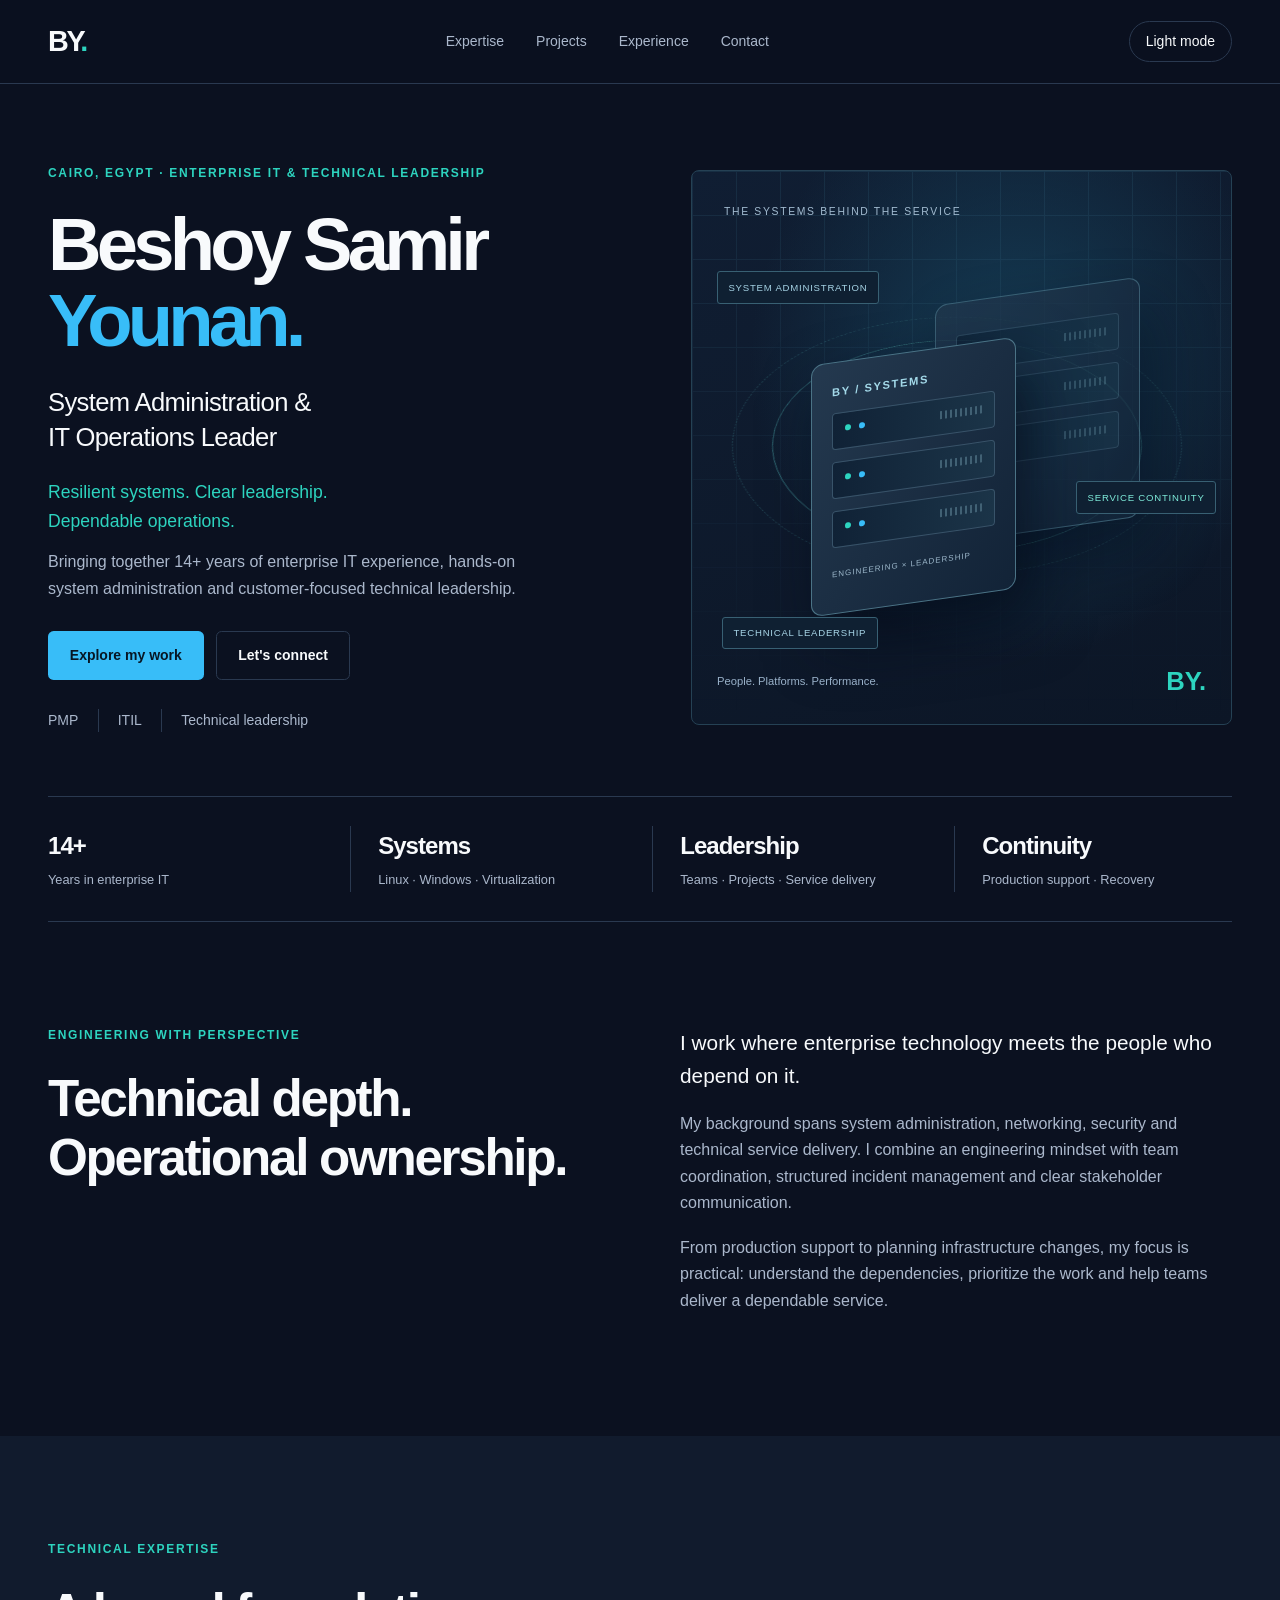
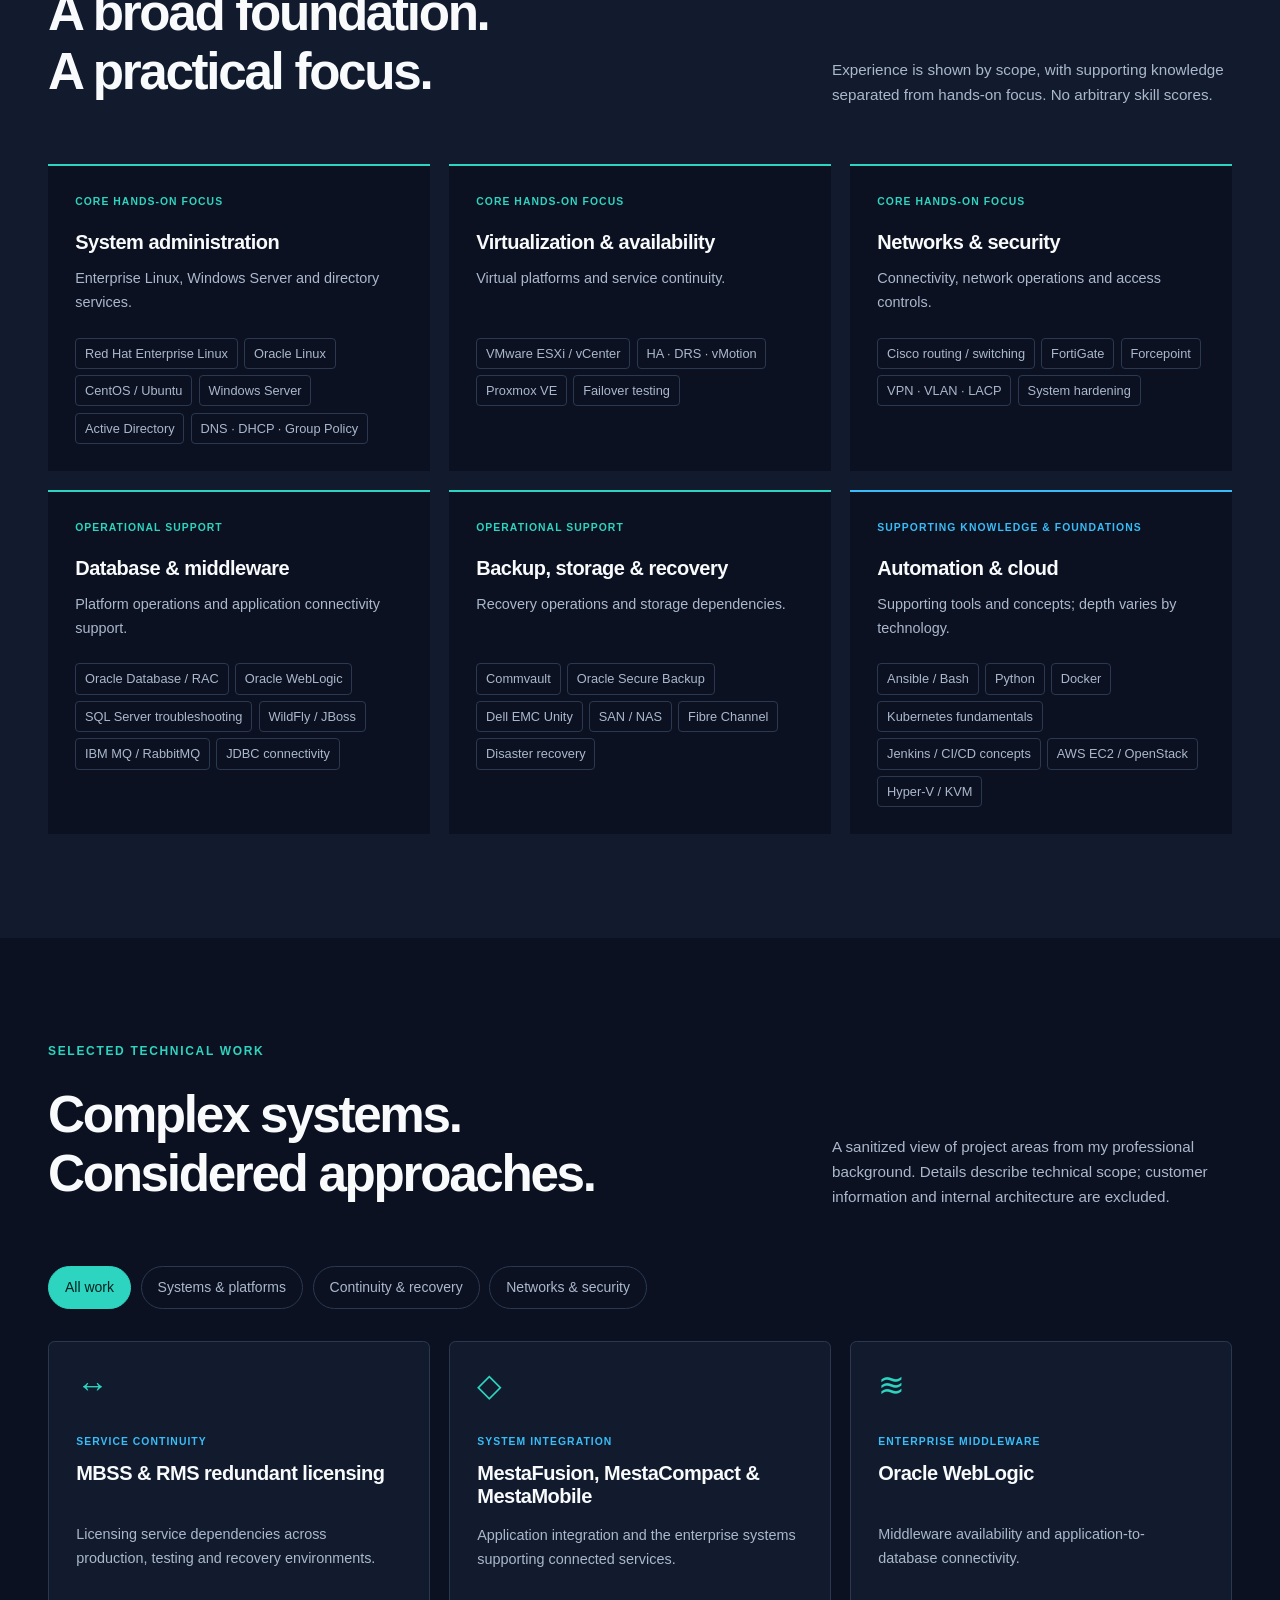
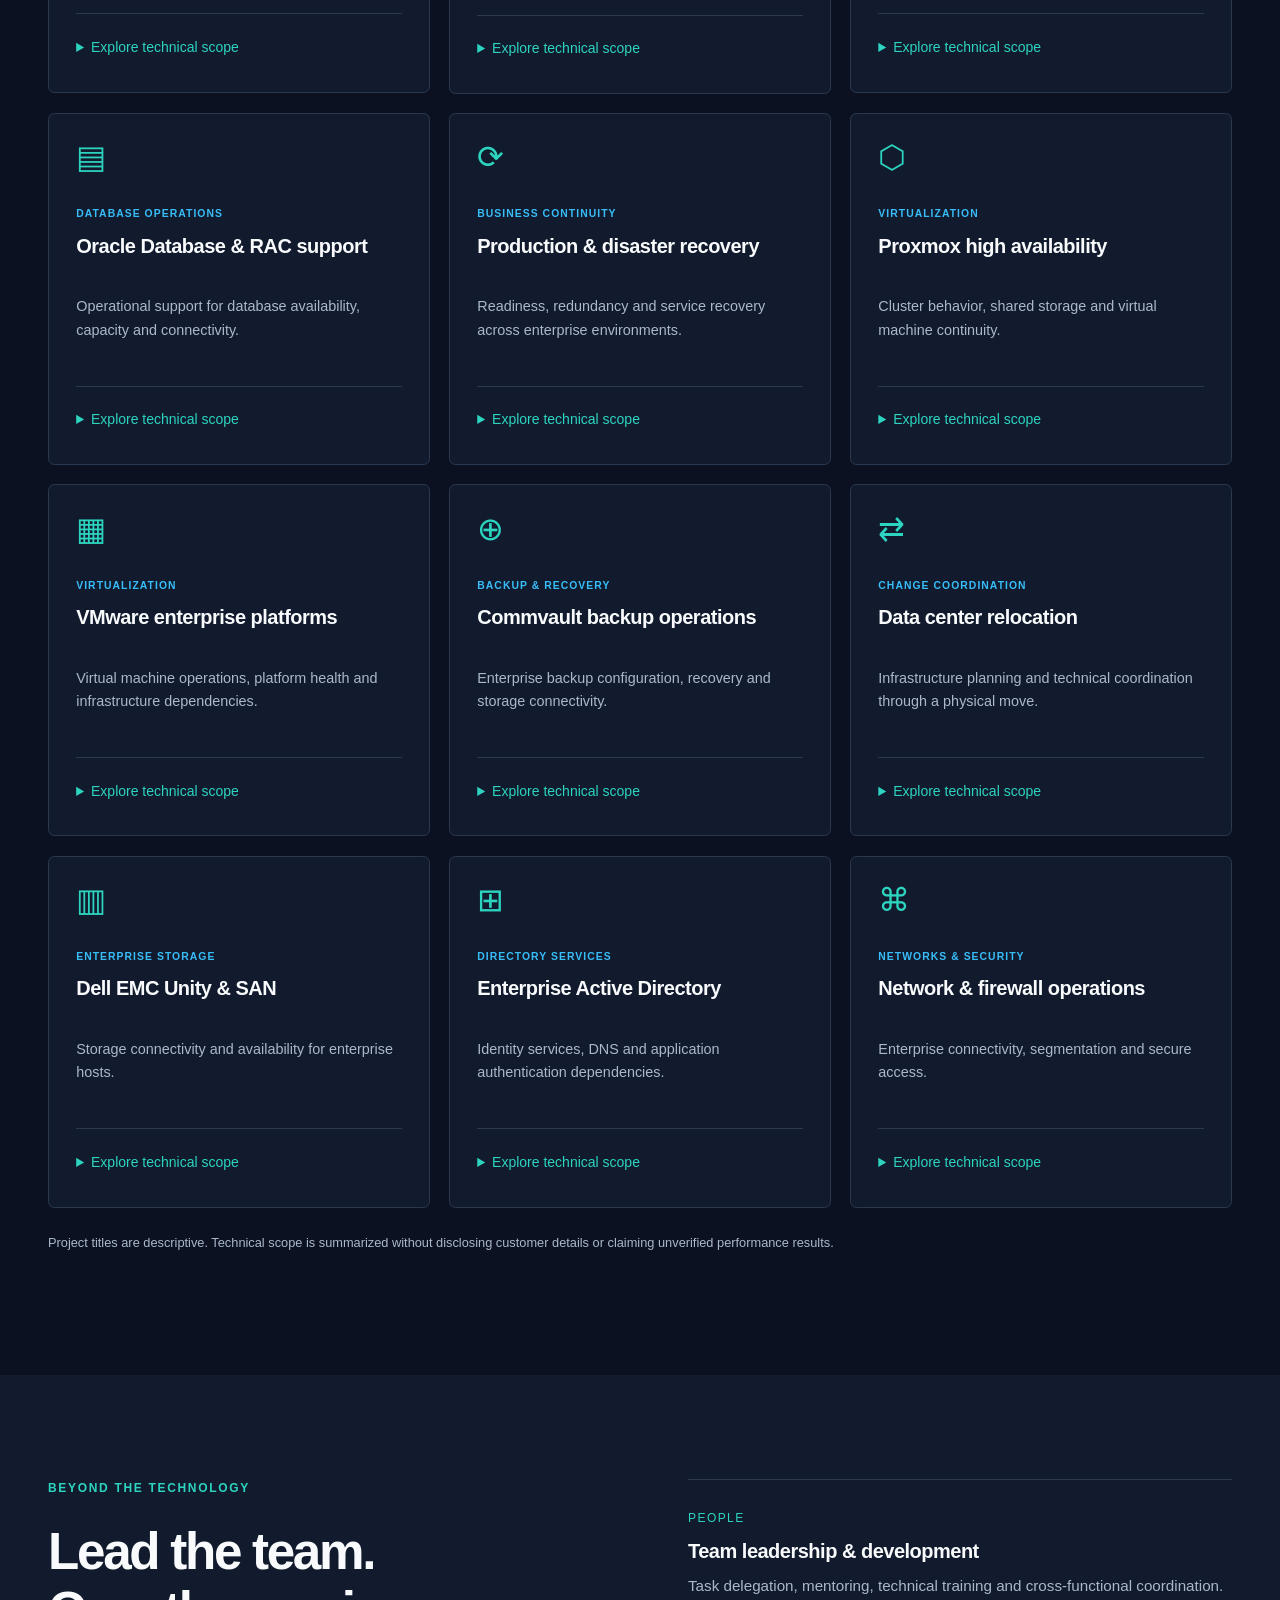
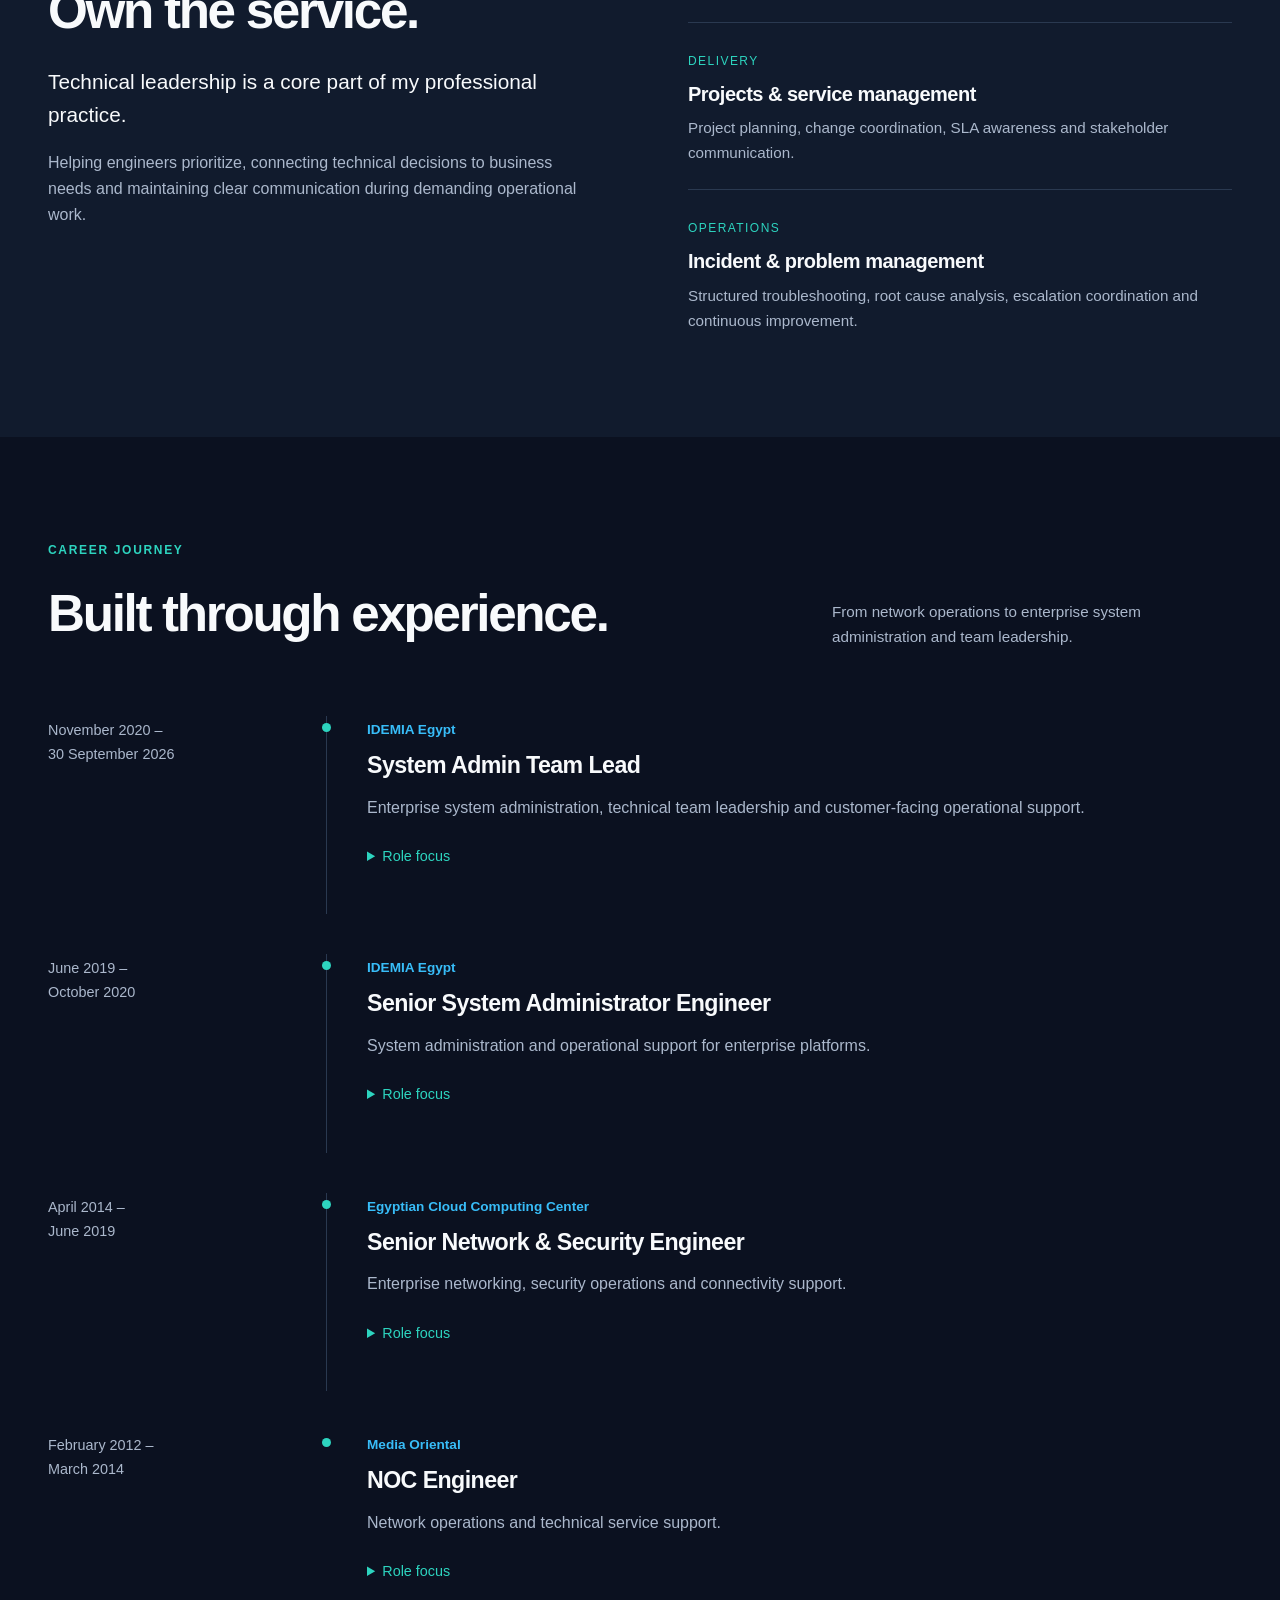
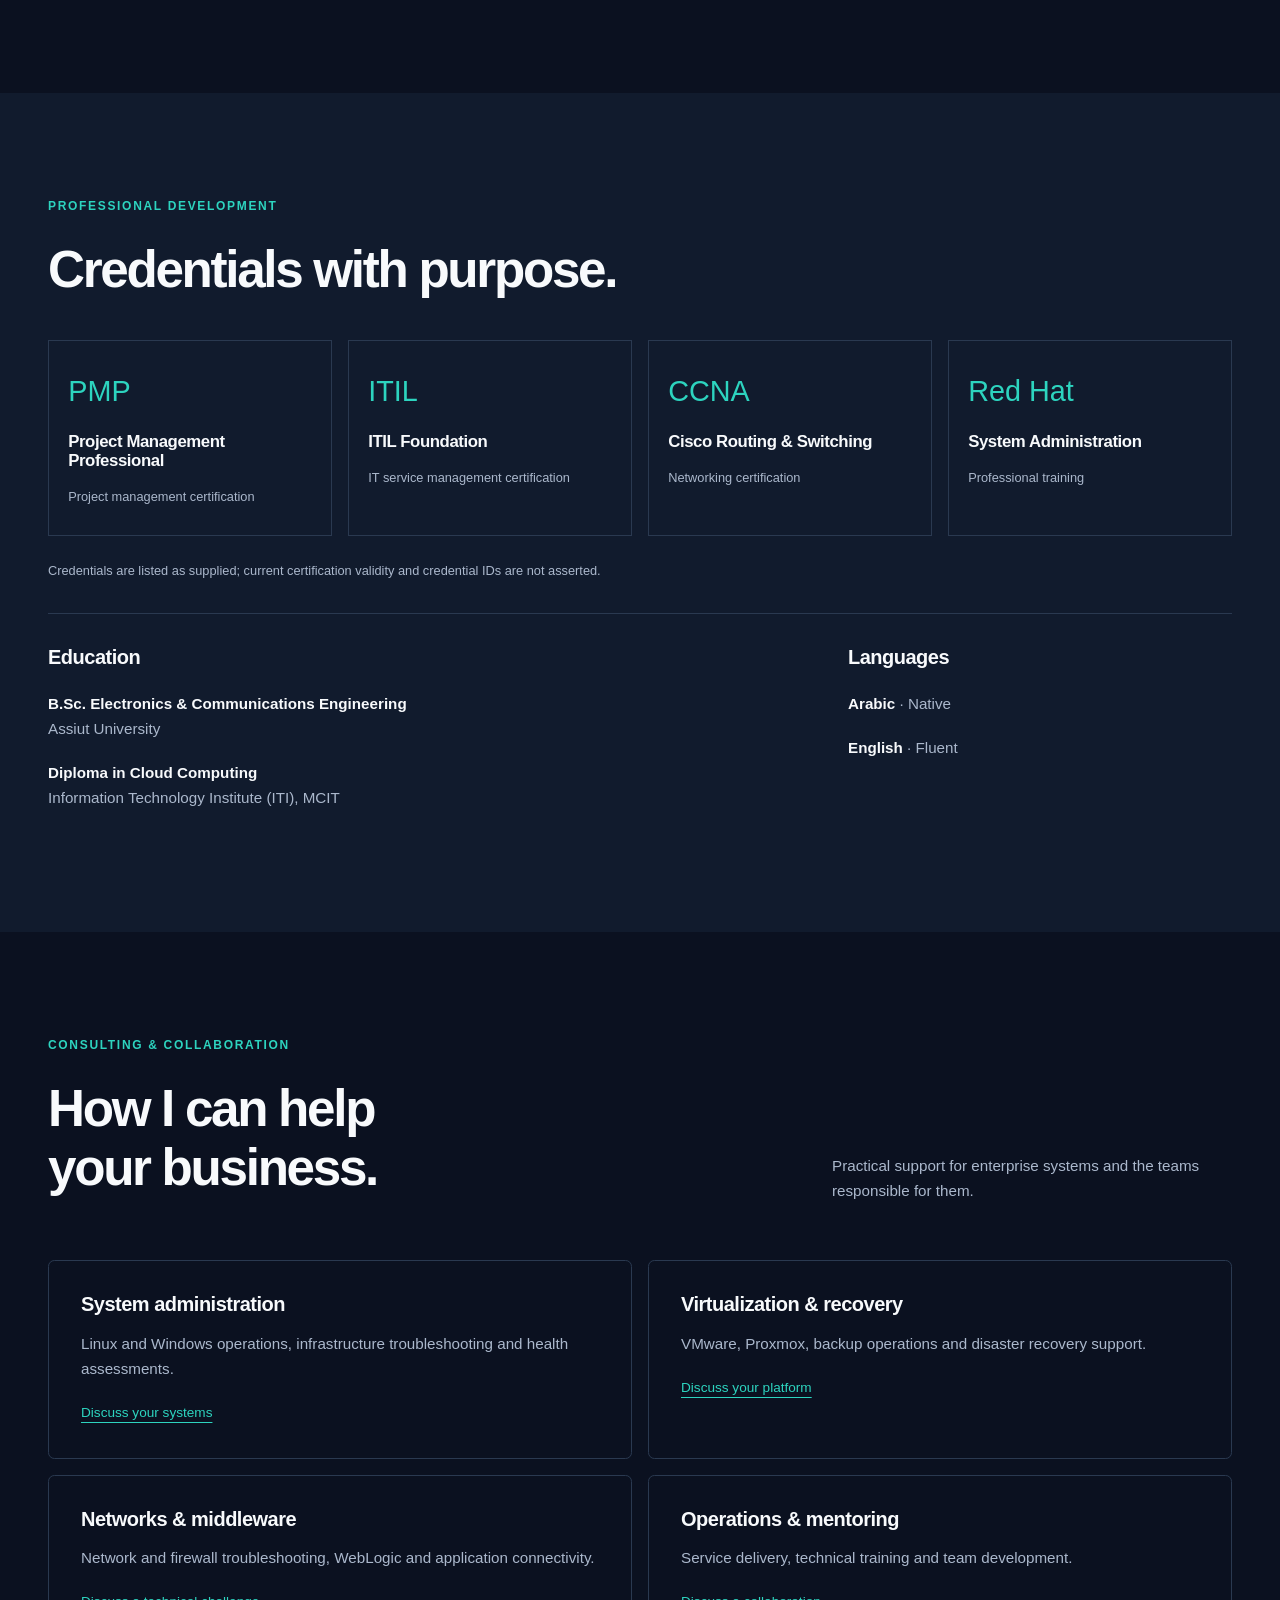
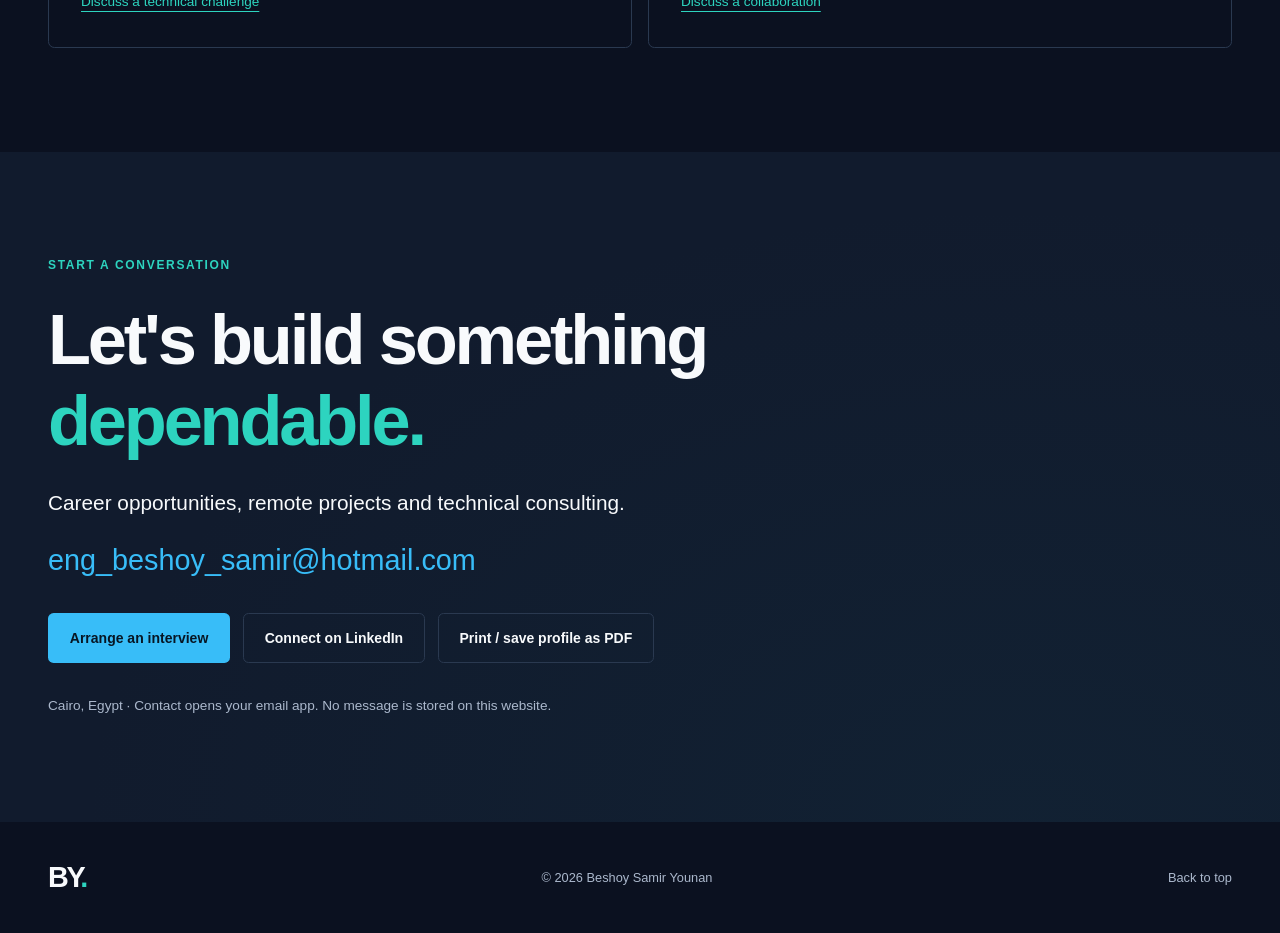
==== index.html @ 6f61cbdb "Build responsive static professional portfolio" ====
<!doctype html>
<html lang="en">
<head>
  <meta charset="utf-8">
  <meta name="viewport" content="width=device-width, initial-scale=1">
  <meta name="color-scheme" content="dark light">
  <meta name="theme-color" content="#0B1120">
  <title>Beshoy Samir Younan | System Administration & IT Operations</title>
  <meta name="description" content="Beshoy Samir Younan — System Administration & IT Operations Leader in Cairo. Enterprise systems, virtualization, service delivery and technical leadership.">
  <meta property="og:title" content="Beshoy Samir Younan | System Administration & IT Operations Leader">
  <meta property="og:description" content="Resilient systems. Clear leadership. Dependable operations. Explore Beshoy's professional experience and technical focus.">
  <meta property="og:type" content="profile">
  <meta property="og:image" content="assets/social-card.svg">
  <link rel="icon" type="image/svg+xml" href="assets/favicon.svg">
  <link rel="stylesheet" href="styles.css">
  <script src="script.js" defer></script>
</head>
<body>
<a class="skip-link" href="#main">Skip to content</a>
<header class="site-header">
  <a class="brand" href="#home" aria-label="Beshoy Younan home">BY<span>.</span></a>
  <nav aria-label="Main navigation"><a href="#expertise">Expertise</a><a href="#projects">Projects</a><a href="#experience">Experience</a><a href="#contact">Contact</a></nav>
  <button class="theme-toggle" type="button" aria-label="Switch to light theme" aria-pressed="false">Light mode</button>
</header>
<main id="main">
<section class="hero wrap" id="home" aria-labelledby="hero-title">
  <div class="hero-copy">
    <p class="eyebrow">CAIRO, EGYPT · ENTERPRISE IT & TECHNICAL LEADERSHIP</p>
    <h1 id="hero-title">Beshoy Samir<br><span>Younan.</span></h1>
    <p class="role">System Administration &<br>IT Operations Leader</p>
    <p class="intro">Resilient systems. Clear leadership.<br>Dependable operations.</p>
    <p class="hero-description">Bringing together 14+ years of enterprise IT experience, hands-on system administration and customer-focused technical leadership.</p>
    <div class="actions"><a class="button primary" href="#projects">Explore my work</a><a class="button secondary" href="mailto:eng_beshoy_samir@hotmail.com?subject=Professional%20opportunity">Let's connect</a></div>
    <div class="hero-tags"><span>PMP</span><span>ITIL</span><span>Technical leadership</span></div>
  </div>
  <div class="hero-art" role="img" aria-label="Abstract illustration of connected enterprise systems, representing system administration, service continuity and team leadership">
    <div class="art-grid"></div><div class="orbit orbit-one"></div><div class="orbit orbit-two"></div>
    <div class="art-caption">THE SYSTEMS BEHIND THE SERVICE</div>
    <div class="server server-back"><i></i><i></i><i></i></div>
    <div class="server server-front"><div class="server-name">BY / SYSTEMS</div><i></i><i></i><i></i><div class="server-base">ENGINEERING × LEADERSHIP</div></div>
    <div class="art-label label-a">SYSTEM ADMINISTRATION</div><div class="art-label label-b">SERVICE CONTINUITY</div><div class="art-label label-c">TECHNICAL LEADERSHIP</div>
    <div class="art-bottom"><span>People. Platforms. Performance.</span><b>BY.</b></div>
  </div>
</section>
<div class="highlights wrap" aria-label="Professional highlights"><div><strong>14+</strong><span>Years in enterprise IT</span></div><div><strong>Systems</strong><span>Linux · Windows · Virtualization</span></div><div><strong>Leadership</strong><span>Teams · Projects · Service delivery</span></div><div><strong>Continuity</strong><span>Production support · Recovery</span></div></div>
<section class="section wrap about" id="about">
  <div><p class="eyebrow">ENGINEERING WITH PERSPECTIVE</p><h2>Technical depth.<br>Operational ownership.</h2></div>
  <div><p class="lead">I work where enterprise technology meets the people who depend on it.</p><p>My background spans system administration, networking, security and technical service delivery. I combine an engineering mindset with team coordination, structured incident management and clear stakeholder communication.</p><p>From production support to planning infrastructure changes, my focus is practical: understand the dependencies, prioritize the work and help teams deliver a dependable service.</p></div>
</section>
<section class="section section-tint" id="expertise"><div class="wrap">
  <div class="section-heading"><div><p class="eyebrow">TECHNICAL EXPERTISE</p><h2>A broad foundation.<br>A practical focus.</h2></div><p>Experience is shown by scope, with supporting knowledge separated from hands-on focus. No arbitrary skill scores.</p></div>
  <div class="skills-grid">
    <article class="skill"><span class="tier">CORE HANDS-ON FOCUS</span><h3>System administration</h3><p>Enterprise Linux, Windows Server and directory services.</p><ul class="chips"><li>Red Hat Enterprise Linux</li><li>Oracle Linux</li><li>CentOS / Ubuntu</li><li>Windows Server</li><li>Active Directory</li><li>DNS · DHCP · Group Policy</li></ul></article>
    <article class="skill"><span class="tier">CORE HANDS-ON FOCUS</span><h3>Virtualization & availability</h3><p>Virtual platforms and service continuity.</p><ul class="chips"><li>VMware ESXi / vCenter</li><li>HA · DRS · vMotion</li><li>Proxmox VE</li><li>Failover testing</li></ul></article>
    <article class="skill"><span class="tier">CORE HANDS-ON FOCUS</span><h3>Networks & security</h3><p>Connectivity, network operations and access controls.</p><ul class="chips"><li>Cisco routing / switching</li><li>FortiGate</li><li>Forcepoint</li><li>VPN · VLAN · LACP</li><li>System hardening</li></ul></article>
    <article class="skill"><span class="tier">OPERATIONAL SUPPORT</span><h3>Database & middleware</h3><p>Platform operations and application connectivity support.</p><ul class="chips"><li>Oracle Database / RAC</li><li>Oracle WebLogic</li><li>SQL Server troubleshooting</li><li>WildFly / JBoss</li><li>IBM MQ / RabbitMQ</li><li>JDBC connectivity</li></ul></article>
    <article class="skill"><span class="tier">OPERATIONAL SUPPORT</span><h3>Backup, storage & recovery</h3><p>Recovery operations and storage dependencies.</p><ul class="chips"><li>Commvault</li><li>Oracle Secure Backup</li><li>Dell EMC Unity</li><li>SAN / NAS</li><li>Fibre Channel</li><li>Disaster recovery</li></ul></article>
    <article class="skill foundational"><span class="tier">SUPPORTING KNOWLEDGE & FOUNDATIONS</span><h3>Automation & cloud</h3><p>Supporting tools and concepts; depth varies by technology.</p><ul class="chips"><li>Ansible / Bash</li><li>Python</li><li>Docker</li><li>Kubernetes fundamentals</li><li>Jenkins / CI/CD concepts</li><li>AWS EC2 / OpenStack</li><li>Hyper-V / KVM</li></ul></article>
  </div>
</div></section>
<section class="section wrap" id="projects">
  <div class="section-heading"><div><p class="eyebrow">SELECTED TECHNICAL WORK</p><h2>Complex systems.<br>Considered approaches.</h2></div><p>A sanitized view of project areas from my professional background. Details describe technical scope; customer information and internal architecture are excluded.</p></div>
  <div class="filters" role="group" aria-label="Filter projects"><button type="button" class="active" data-filter="all" aria-pressed="true">All work</button><button type="button" data-filter="systems" aria-pressed="false">Systems & platforms</button><button type="button" data-filter="continuity" aria-pressed="false">Continuity & recovery</button><button type="button" data-filter="network" aria-pressed="false">Networks & security</button></div>
  <p class="sr-only" id="project-status" role="status" aria-live="polite">12 project areas shown.</p>
  <div class="projects-grid">
    <article class="project" data-category="continuity"><div class="project-icon">↔</div><p class="category">SERVICE CONTINUITY</p><h3>MBSS & RMS redundant licensing</h3><p>Licensing service dependencies across production, testing and recovery environments.</p><details><summary>Explore technical scope</summary><dl><dt>Technical challenge</dt><dd>Service compatibility, configuration and connectivity in redundant licensing environments.</dd><dt>Approach</dt><dd>Review service dependencies, version alignment, DNS and network paths; validate failover behavior.</dd><dt>Technologies</dt><dd>MBSS, RMS, licensing services, DNS and network diagnostics.</dd><dt>Contribution focus</dt><dd>Operational troubleshooting and redundancy validation.</dd></dl></details></article>
    <article class="project" data-category="systems"><div class="project-icon">◇</div><p class="category">SYSTEM INTEGRATION</p><h3>MestaFusion, MestaCompact & MestaMobile</h3><p>Application integration and the enterprise systems supporting connected services.</p><details><summary>Explore technical scope</summary><dl><dt>Technical challenge</dt><dd>Communication between application, database and infrastructure components.</dd><dt>Approach</dt><dd>Trace dependencies and coordinate investigations across technical teams.</dd><dt>Technologies</dt><dd>Mesta product platforms and their supporting systems.</dd><dt>Contribution focus</dt><dd>Integration support, incident coordination and operational readiness.</dd></dl></details></article>
    <article class="project" data-category="systems"><div class="project-icon">≋</div><p class="category">ENTERPRISE MIDDLEWARE</p><h3>Oracle WebLogic</h3><p>Middleware availability and application-to-database connectivity.</p><details><summary>Explore technical scope</summary><dl><dt>Technical challenge</dt><dd>Service health, deployment dependencies and connection availability.</dd><dt>Approach</dt><dd>Inspect logs, managed server health and JDBC connectivity; isolate dependent services.</dd><dt>Technologies</dt><dd>Oracle WebLogic, JDBC, application services.</dd><dt>Contribution focus</dt><dd>Middleware operations and troubleshooting.</dd></dl></details></article>
    <article class="project" data-category="systems"><div class="project-icon">▤</div><p class="category">DATABASE OPERATIONS</p><h3>Oracle Database & RAC support</h3><p>Operational support for database availability, capacity and connectivity.</p><details><summary>Explore technical scope</summary><dl><dt>Technical challenge</dt><dd>Database service dependencies and infrastructure capacity.</dd><dt>Approach</dt><dd>Review cluster health, storage capacity and application connection paths.</dd><dt>Technologies</dt><dd>Oracle Database, RAC, Oracle Secure Backup.</dd><dt>Contribution focus</dt><dd>Operational support alongside database and application teams.</dd></dl></details></article>
    <article class="project" data-category="continuity"><div class="project-icon">⟳</div><p class="category">BUSINESS CONTINUITY</p><h3>Production & disaster recovery</h3><p>Readiness, redundancy and service recovery across enterprise environments.</p><details><summary>Explore technical scope</summary><dl><dt>Technical challenge</dt><dd>Coordinating infrastructure dependencies during service recovery.</dd><dt>Approach</dt><dd>Review readiness, map service dependencies and evaluate failover scenarios.</dd><dt>Technologies</dt><dd>Production platforms, recovery environments and redundant services.</dd><dt>Contribution focus</dt><dd>Recovery planning, technical coordination and validation.</dd></dl></details></article>
    <article class="project" data-category="systems"><div class="project-icon">⬡</div><p class="category">VIRTUALIZATION</p><h3>Proxmox high availability</h3><p>Cluster behavior, shared storage and virtual machine continuity.</p><details><summary>Explore technical scope</summary><dl><dt>Technical challenge</dt><dd>Quorum, cluster communication and failover dependencies.</dd><dt>Approach</dt><dd>Evaluate quorum coordination, storage paths and VM recovery scenarios.</dd><dt>Technologies</dt><dd>Proxmox VE, QDevice, shared storage.</dd><dt>Contribution focus</dt><dd>Cluster evaluation and availability troubleshooting.</dd></dl></details></article>
    <article class="project" data-category="systems"><div class="project-icon">▦</div><p class="category">VIRTUALIZATION</p><h3>VMware enterprise platforms</h3><p>Virtual machine operations, platform health and infrastructure dependencies.</p><details><summary>Explore technical scope</summary><dl><dt>Technical challenge</dt><dd>VM availability, performance and datastore accessibility.</dd><dt>Approach</dt><dd>Review host health, virtual networking, storage and HA configurations.</dd><dt>Technologies</dt><dd>ESXi, vCenter, HA, DRS, vMotion.</dd><dt>Contribution focus</dt><dd>Virtualization operations and troubleshooting.</dd></dl></details></article>
    <article class="project" data-category="continuity"><div class="project-icon">⊕</div><p class="category">BACKUP & RECOVERY</p><h3>Commvault backup operations</h3><p>Enterprise backup configuration, recovery and storage connectivity.</p><details><summary>Explore technical scope</summary><dl><dt>Technical challenge</dt><dd>Backup failures and recovery dependencies.</dd><dt>Approach</dt><dd>Review job logs, storage policies, retention and MediaAgent connectivity.</dd><dt>Technologies</dt><dd>Commvault, backup storage, MediaAgent.</dd><dt>Contribution focus</dt><dd>Backup troubleshooting and recovery validation.</dd></dl></details></article>
    <article class="project" data-category="continuity"><div class="project-icon">⇄</div><p class="category">CHANGE COORDINATION</p><h3>Data center relocation</h3><p>Infrastructure planning and technical coordination through a physical move.</p><details><summary>Explore technical scope</summary><dl><dt>Technical challenge</dt><dd>Preserving service dependencies through infrastructure relocation.</dd><dt>Approach</dt><dd>Inventory assets, map dependencies, plan activities and validate services after the move.</dd><dt>Technologies</dt><dd>Compute, networking and storage infrastructure.</dd><dt>Contribution focus</dt><dd>Planning, technical team coordination and operational handover.</dd></dl></details></article>
    <article class="project" data-category="systems"><div class="project-icon">▥</div><p class="category">ENTERPRISE STORAGE</p><h3>Dell EMC Unity & SAN</h3><p>Storage connectivity and availability for enterprise hosts.</p><details><summary>Explore technical scope</summary><dl><dt>Technical challenge</dt><dd>Host access, LUN presentation and storage path dependencies.</dd><dt>Approach</dt><dd>Review Fibre Channel connectivity, host mapping and multipathing.</dd><dt>Technologies</dt><dd>Dell EMC Unity, SAN, Fibre Channel.</dd><dt>Contribution focus</dt><dd>Storage connectivity troubleshooting.</dd></dl></details></article>
    <article class="project" data-category="network"><div class="project-icon">⊞</div><p class="category">DIRECTORY SERVICES</p><h3>Enterprise Active Directory</h3><p>Identity services, DNS and application authentication dependencies.</p><details><summary>Explore technical scope</summary><dl><dt>Technical challenge</dt><dd>Directory service health, policy and authentication connectivity.</dd><dt>Approach</dt><dd>Review replication, DNS resolution, Group Policy and application integration.</dd><dt>Technologies</dt><dd>Windows Server, Active Directory, DNS, Group Policy.</dd><dt>Contribution focus</dt><dd>Directory administration and enterprise integration support.</dd></dl></details></article>
    <article class="project" data-category="network"><div class="project-icon">⌘</div><p class="category">NETWORKS & SECURITY</p><h3>Network & firewall operations</h3><p>Enterprise connectivity, segmentation and secure access.</p><details><summary>Explore technical scope</summary><dl><dt>Technical challenge</dt><dd>Routing, switching, VPN and firewall dependencies.</dd><dt>Approach</dt><dd>Trace traffic paths and review segmentation, rules and tunnel connectivity.</dd><dt>Technologies</dt><dd>Cisco, FortiGate, Forcepoint, VLAN, IPSec VPN.</dd><dt>Contribution focus</dt><dd>Network troubleshooting and operational security support.</dd></dl></details></article>
  </div><p class="section-note">Project titles are descriptive. Technical scope is summarized without disclosing customer details or claiming unverified performance results.</p>
</section>
<section class="section section-tint" id="leadership"><div class="wrap leadership">
  <div><p class="eyebrow">BEYOND THE TECHNOLOGY</p><h2>Lead the team.<br>Own the service.</h2><p class="lead">Technical leadership is a core part of my professional practice.</p><p>Helping engineers prioritize, connecting technical decisions to business needs and maintaining clear communication during demanding operational work.</p></div>
  <div class="leadership-list"><article><span>People</span><h3>Team leadership & development</h3><p>Task delegation, mentoring, technical training and cross-functional coordination.</p></article><article><span>Delivery</span><h3>Projects & service management</h3><p>Project planning, change coordination, SLA awareness and stakeholder communication.</p></article><article><span>Operations</span><h3>Incident & problem management</h3><p>Structured troubleshooting, root cause analysis, escalation coordination and continuous improvement.</p></article></div>
</div></section>
<section class="section wrap" id="experience"><div class="section-heading"><div><p class="eyebrow">CAREER JOURNEY</p><h2>Built through experience.</h2></div><p>From network operations to enterprise system administration and team leadership.</p></div>
  <div class="timeline">
    <article><div class="date">November 2020 –<br><time datetime="2026-09-30">30 September 2026</time></div><div class="job"><span class="company">IDEMIA Egypt</span><h3>System Admin Team Lead</h3><p>Enterprise system administration, technical team leadership and customer-facing operational support.</p><details><summary>Role focus</summary><p>Team coordination, prioritization, incident and change management, and service delivery. Also served as Team Manager for several months while retaining the official System Admin Team Lead title.</p></details></div></article>
    <article><div class="date">June 2019 –<br>October 2020</div><div class="job"><span class="company">IDEMIA Egypt</span><h3>Senior System Administrator Engineer</h3><p>System administration and operational support for enterprise platforms.</p><details><summary>Role focus</summary><p>Production support, infrastructure troubleshooting and coordination across application and technical teams.</p></details></div></article>
    <article><div class="date">April 2014 –<br>June 2019</div><div class="job"><span class="company">Egyptian Cloud Computing Center</span><h3>Senior Network & Security Engineer</h3><p>Enterprise networking, security operations and connectivity support.</p><details><summary>Role focus</summary><p>Routing, switching, firewall operations and network troubleshooting.</p></details></div></article>
    <article><div class="date">February 2012 –<br>March 2014</div><div class="job"><span class="company">Media Oriental</span><h3>NOC Engineer</h3><p>Network operations and technical service support.</p><details><summary>Role focus</summary><p>Operational monitoring, incident investigation and escalation coordination.</p></details></div></article>
  </div>
</section>
<section class="section section-tint" id="credentials"><div class="wrap">
  <p class="eyebrow">PROFESSIONAL DEVELOPMENT</p><h2>Credentials with purpose.</h2>
  <div class="credentials"><article><b>PMP</b><h3>Project Management Professional</h3><p>Project management certification</p></article><article><b>ITIL</b><h3>ITIL Foundation</h3><p>IT service management certification</p></article><article><b>CCNA</b><h3>Cisco Routing & Switching</h3><p>Networking certification</p></article><article><b>Red Hat</b><h3>System Administration</h3><p>Professional training</p></article></div>
  <p class="section-note">Credentials are listed as supplied; current certification validity and credential IDs are not asserted.</p>
  <div class="education"><div><h3>Education</h3><p><strong>B.Sc. Electronics & Communications Engineering</strong><br>Assiut University</p><p><strong>Diploma in Cloud Computing</strong><br>Information Technology Institute (ITI), MCIT</p></div><div><h3>Languages</h3><p><strong>Arabic</strong> · Native</p><p><strong>English</strong> · Fluent</p></div></div>
</div></section>
<section class="section wrap" id="services"><div class="section-heading"><div><p class="eyebrow">CONSULTING & COLLABORATION</p><h2>How I can help<br>your business.</h2></div><p>Practical support for enterprise systems and the teams responsible for them.</p></div>
  <div class="services"><a href="mailto:eng_beshoy_samir@hotmail.com?subject=System%20administration%20enquiry"><h3>System administration</h3><p>Linux and Windows operations, infrastructure troubleshooting and health assessments.</p><span>Discuss your systems</span></a><a href="mailto:eng_beshoy_samir@hotmail.com?subject=Virtualization%20and%20recovery%20enquiry"><h3>Virtualization & recovery</h3><p>VMware, Proxmox, backup operations and disaster recovery support.</p><span>Discuss your platform</span></a><a href="mailto:eng_beshoy_samir@hotmail.com?subject=Network%20and%20middleware%20enquiry"><h3>Networks & middleware</h3><p>Network and firewall troubleshooting, WebLogic and application connectivity.</p><span>Discuss a technical challenge</span></a><a href="mailto:eng_beshoy_samir@hotmail.com?subject=Operations%20and%20mentoring%20enquiry"><h3>Operations & mentoring</h3><p>Service delivery, technical training and team development.</p><span>Discuss a collaboration</span></a></div>
</section>
<section class="contact section" id="contact"><div class="wrap"><p class="eyebrow">START A CONVERSATION</p><h2>Let's build something<br><span>dependable.</span></h2><p class="lead">Career opportunities, remote projects and technical consulting.</p><a class="email" href="mailto:eng_beshoy_samir@hotmail.com">eng_beshoy_samir@hotmail.com</a><div class="actions"><a class="button primary" href="mailto:eng_beshoy_samir@hotmail.com?subject=Interview%20request">Arrange an interview</a><a class="button secondary" href="https://www.linkedin.com/in/beshoyounan/" target="_blank" rel="noopener noreferrer">Connect on LinkedIn</a><button class="button secondary" id="print-profile" type="button">Print / save profile as PDF</button></div><p class="contact-note">Cairo, Egypt · Contact opens your email app. No message is stored on this website.</p></div></section>
</main>
<footer class="wrap"><a class="brand" href="#home">BY<span>.</span></a><p>© 2026 Beshoy Samir Younan</p><a href="#home">Back to top</a></footer>
</body></html>
---- styles.css ----
@charset "UTF-8";
:root{--bg:#0b1120;--panel:#111b2d;--panel2:#162238;--text:#f8fafc;--muted:#abb8cc;--blue:#38bdf8;--teal:#2dd4bf;--line:#2a3950;--header:rgba(11,17,32,.96);color-scheme:dark;font-family:Inter,"Segoe UI",Arial,sans-serif;font-synthesis:none;scroll-behavior:smooth;scroll-padding-top:6rem}
*{box-sizing:border-box}body{margin:0;background:var(--bg);color:var(--text);font-size:1rem;line-height:1.65}a{color:inherit;text-decoration:none}button{font:inherit;cursor:pointer}button,a,summary{-webkit-tap-highlight-color:transparent}a,button,summary{touch-action:manipulation}a:focus-visible,button:focus-visible,summary:focus-visible{outline:3px solid var(--blue);outline-offset:5px}button{color:inherit}p{color:var(--muted);margin:0 0 1.15rem}h1,h2,h3{line-height:1.15;letter-spacing:-.045em;margin:0}h2{font-size:clamp(2rem,4vw,3.5rem);font-weight:650;margin-bottom:1.5rem}h3{font-size:1.25rem;letter-spacing:-.025em}strong{color:var(--text)}.wrap{width:min(1200px,calc(100% - 6rem));margin-inline:auto}.section{padding-block:6.5rem}.section-tint{background:var(--panel)}.eyebrow{color:var(--teal);letter-spacing:.14em;font-size:.75rem;font-weight:700;margin-bottom:1.5rem}.site-header{position:sticky;top:0;z-index:20;background:var(--header);border-bottom:1px solid var(--line);padding:1.1rem 3rem;display:flex;align-items:center;justify-content:space-between;gap:1.5rem}.brand{font-size:1.8rem;font-weight:800;letter-spacing:-.08em}.brand span{color:var(--teal)}nav{display:flex;gap:2rem}nav a{font-size:.875rem;color:var(--muted)}nav a:hover{color:var(--text)}.theme-toggle{border:1px solid var(--line);background:transparent;border-radius:5rem;padding:.5rem 1rem;font-size:.875rem}.hero{display:grid;grid-template-columns:1.1fr 1fr;align-items:center;gap:3rem;padding-block:5rem 4rem}.hero h1{font-size:clamp(3.3rem,5.8vw,5.4rem);font-weight:650;line-height:1.02;letter-spacing:-.065em}.hero h1 span{color:var(--blue)}.role{font-size:clamp(1.35rem,2vw,1.7rem);line-height:1.35;color:var(--text);margin-top:1.65rem;font-weight:500;letter-spacing:-.025em}.intro{font-size:1.1rem;color:var(--teal);margin-block:1.5rem .8rem}.hero-description{max-width:30rem}.actions{display:flex;gap:.8rem;flex-wrap:wrap;margin-block:1.8rem}.button{display:inline-flex;align-items:center;justify-content:center;min-height:3.1rem;padding:.75rem 1.3rem;font-size:.875rem;font-weight:650;border-radius:.35rem;border:1px solid transparent;transition:transform .18s,background .18s}.button:hover{transform:translateY(-2px)}.primary{background:var(--blue);color:#071624}.primary:hover{background:#7dd3fc}.secondary{background:transparent;border-color:var(--line);color:var(--text)}.secondary:hover{background:var(--panel2)}.hero-tags{display:flex;gap:1.2rem;color:var(--muted);font-size:.875rem}.hero-tags span+span{border-left:1px solid var(--line);padding-left:1.2rem}.hero-art{height:555px;position:relative;overflow:hidden;border:1px solid #254154;border-radius:.5rem;background:radial-gradient(ellipse at 60% 35%,#153d56 0,transparent 58%),linear-gradient(160deg,#101e33,#0c1626);color:#f8fafc}.art-grid{position:absolute;inset:0;opacity:.16;background-image:linear-gradient(#43809a 1px,transparent 1px),linear-gradient(90deg,#43809a 1px,transparent 1px);background-size:44px 44px;mask-image:linear-gradient(black,transparent)}.art-caption{position:absolute;top:2rem;left:2rem;font-size:.65rem;letter-spacing:.16em;color:#a2bbd0}.orbit{width:370px;height:370px;border:1px solid #2d6570;border-radius:50%;position:absolute;top:90px;left:80px;transform:rotateX(55deg) rotateZ(-30deg)}.orbit-two{width:450px;height:450px;top:50px;left:40px;border-style:dashed;opacity:.5}.server{position:absolute;width:205px;padding:20px;border-radius:12px;background:linear-gradient(125deg,#24394f,#122337);border:1px solid #4b7386;box-shadow:15px 30px 60px #030b19a6;transform:skewY(-8deg)}.server-back{left:45%;top:120px;opacity:.7;height:240px}.server-front{left:22%;top:180px;height:252px}.server i{display:block;height:37px;margin-top:12px;border-radius:4px;background:linear-gradient(90deg,#102236,#1b3448);border:1px solid #385369;position:relative}.server i:before{content:"";position:absolute;left:12px;top:12px;width:6px;height:6px;border-radius:50%;background:#2dd4bf;box-shadow:14px 0 #38bdf8}.server i:after{content:"";position:absolute;right:12px;top:12px;width:42px;height:8px;background:repeating-linear-gradient(90deg,#416174 0 2px,transparent 2px 5px)}.server-name{font-size:.7rem;font-weight:700;letter-spacing:.14em;color:#a3d9e9}.server-base{font-size:.5rem;letter-spacing:.12em;color:#9cb7ca;margin-top:20px}.art-label{position:absolute;padding:.45rem .65rem;background:#0f2032;border:1px solid #386073;color:#a7d4e6;font-size:.6rem;letter-spacing:.08em;border-radius:3px}.label-a{top:100px;left:25px}.label-b{top:310px;right:15px;color:#7eebda}.label-c{bottom:75px;left:30px}.art-bottom{position:absolute;bottom:22px;left:25px;right:25px;display:flex;justify-content:space-between;align-items:center;color:#99b1c9;font-size:.7rem}.art-bottom b{font-size:1.6rem;color:#2dd4bf}.highlights{display:grid;grid-template-columns:repeat(4,1fr);border-top:1px solid var(--line);border-bottom:1px solid var(--line);padding-block:1.8rem;gap:1.5rem}.highlights div+div{border-left:1px solid var(--line);padding-left:1.7rem}.highlights strong{display:block;font-size:1.5rem;letter-spacing:-.04em;font-weight:600}.highlights span{color:var(--muted);font-size:.8rem}.about{display:grid;grid-template-columns:1fr 1fr;gap:5rem}.lead{font-size:1.3rem;color:var(--text);line-height:1.6}.section-heading{display:flex;align-items:flex-end;justify-content:space-between;gap:4rem;margin-bottom:2.4rem}.section-heading>p{max-width:25rem;font-size:.95rem}.skills-grid{display:grid;grid-template-columns:repeat(3,1fr);gap:1.2rem}.skill{border-top:2px solid var(--teal);background:var(--bg);padding:1.7rem}.tier{display:block;color:var(--teal);font-size:.65rem;letter-spacing:.1em;font-weight:650;margin-bottom:1.3rem}.skill h3{margin-bottom:.8rem}.skill>p{font-size:.9rem;min-height:3rem}.chips{padding:0;list-style:none;display:flex;flex-wrap:wrap;gap:.4rem;margin:1.4rem 0 0}.chips li{border:1px solid var(--line);padding:.25rem .55rem;border-radius:.25rem;font-size:.8rem;color:var(--muted)}.foundational{border-color:var(--blue)}.foundational .tier{color:var(--blue)}.filters{display:flex;flex-wrap:wrap;gap:.6rem;margin-block:1rem 2rem}.filters button{border:1px solid var(--line);background:transparent;border-radius:5rem;font-size:.875rem;padding:.55rem 1rem;color:var(--muted)}.filters button.active{background:var(--teal);border-color:var(--teal);color:#05221f}.projects-grid{display:grid;grid-template-columns:repeat(3,1fr);gap:1.2rem;align-items:start}.project{background:var(--panel);border:1px solid var(--line);padding:1.7rem;border-radius:.4rem;transition:border-color .2s;min-width:0}.project:hover{border-color:#3b7988}.project-icon{font-size:2rem;color:var(--teal);line-height:1;margin-bottom:2rem}.category{font-size:.65rem;font-weight:650;letter-spacing:.1em;color:var(--blue);margin-bottom:.75rem}.project h3{min-height:2.8rem;margin-bottom:1rem}.project>p:not(.category){font-size:.9rem;min-height:4.5rem}.project details{font-size:.875rem;border-top:1px solid var(--line);padding-top:1rem}.project dt{font-weight:650;color:var(--text);margin-top:1rem}.project dd{margin:.3rem 0;color:var(--muted)}summary{cursor:pointer;color:var(--teal);padding-block:.35rem;list-style-position:inside}details[open] summary{margin-bottom:.8rem}.section-note{font-size:.8rem;margin-top:1.5rem;max-width:55rem}.leadership{display:grid;grid-template-columns:1fr 1fr;gap:6rem}.leadership-list article{border-top:1px solid var(--line);padding:1.5rem 0}.leadership-list article:last-child{padding-bottom:0}.leadership-list span{font-size:.75rem;text-transform:uppercase;color:var(--teal);letter-spacing:.12em}.leadership-list h3{margin:.6rem 0}.leadership-list p{font-size:.95rem;margin:0}.timeline{margin-top:3rem}.timeline article{display:grid;grid-template-columns:230px 1fr;gap:3rem;padding:0 0 2.5rem}.date{font-size:.9rem;color:var(--muted);padding-top:.2rem}.job{position:relative;border-left:1px solid var(--line);padding:0 0 2.5rem 2.5rem}.job:before{content:"";position:absolute;left:-5px;top:7px;width:9px;height:9px;background:var(--teal);border-radius:50%}.company{color:var(--blue);font-size:.85rem;font-weight:600}.job h3{font-size:1.45rem;margin:.6rem 0 1rem}.job p{max-width:45rem}.job details{font-size:.9rem}.timeline article:last-child{padding-bottom:0}.timeline article:last-child .job{padding-bottom:0;border-color:transparent}.credentials{display:grid;grid-template-columns:repeat(4,1fr);gap:1rem;margin-top:2.5rem}.credentials article{border:1px solid var(--line);padding:1.7rem 1.2rem}.credentials b{font-size:1.8rem;color:var(--teal);font-weight:500}.credentials h3{font-size:1.05rem;margin:1rem 0}.credentials p{font-size:.8rem;margin:0}.education{display:grid;grid-template-columns:2fr 1fr;border-top:1px solid var(--line);margin-top:2rem;padding-top:2rem;gap:2rem}.education h3{margin-bottom:1.4rem}.education p{font-size:.95rem}.services{display:grid;grid-template-columns:repeat(2,1fr);gap:1rem}.services a{display:block;border:1px solid var(--line);padding:2rem;border-radius:.4rem}.services a:hover{background:var(--panel)}.services h3{margin-bottom:.9rem}.services p{font-size:.95rem}.services span{font-size:.85rem;color:var(--teal);text-decoration:underline;text-underline-offset:5px}.contact{background:radial-gradient(ellipse at 80% 100%,#143a4a33,transparent 65%),var(--panel)}.contact h2{font-size:clamp(2.8rem,5.5vw,5rem)}.contact h2 span{color:var(--teal)}.email{font-size:clamp(1rem,2.6vw,1.8rem);color:var(--blue);overflow-wrap:anywhere}.contact-note{font-size:.85rem;margin:2rem 0 0}footer{display:flex;align-items:center;justify-content:space-between;gap:1rem;padding-block:2rem}footer p,footer>a:last-child{font-size:.8rem;margin:0;color:var(--muted)}.skip-link{position:fixed;top:-5rem;left:1rem;z-index:100;background:var(--blue);color:#071624;padding:.8rem}.skip-link:focus{top:1rem}.sr-only{position:absolute;width:1px;height:1px;padding:0;margin:-1px;overflow:hidden;clip:rect(0,0,0,0);white-space:nowrap;border:0}[hidden]{display:none!important}
[data-theme=light]{--bg:#f8fafc;--panel:#edf3f8;--panel2:#dce8f1;--text:#122238;--muted:#465c72;--blue:#03659a;--teal:#007669;--line:#c4d1df;--header:rgba(248,250,252,.96);color-scheme:light}[data-theme=light] .primary{background:#03659a;color:#fff}[data-theme=light] .primary:hover{background:#075985}[data-theme=light] .filters button.active{color:#fff}
@media(min-width:1500px){.hero{padding-top:6rem}}
@media(max-width:1000px){.wrap{width:calc(100% - 3rem)}.site-header{padding-inline:1.5rem}.hero{gap:1.5rem}.hero-art{height:500px}.server-front{left:15%}.server-back{left:35%}.orbit{left:0}.orbit-two{left:-40px}.label-b{right:8px;top:365px}.skills-grid,.projects-grid{grid-template-columns:repeat(2,1fr)}.highlights{grid-template-columns:repeat(2,1fr)}.highlights div:nth-child(3){padding-left:0;border:0}.about,.leadership{gap:3rem}.section-heading{gap:2rem}.credentials{grid-template-columns:repeat(2,1fr)}}
@media(max-width:700px){.site-header{flex-wrap:wrap;gap:.5rem 1rem;padding:.7rem 1.2rem}.brand{font-size:1.6rem}nav{order:3;justify-content:space-between;width:100%;gap:1rem;padding:.5rem 0 .1rem}nav a{font-size:.8rem}.theme-toggle{font-size:.8rem;padding:.35rem .8rem}.wrap{width:calc(100% - 2.5rem)}.hero{grid-template-columns:1fr;padding-top:3rem;gap:2.5rem}.hero .eyebrow{font-size:.65rem}.hero h1{font-size:clamp(3rem,12vw,4.8rem)}.hero-art{height:420px}.server-front{left:25%;top:125px;height:240px}.server-back{left:43%;top:75px}.label-a{top:65px;left:15px}.label-b{top:265px;right:10px}.label-c{bottom:35px;left:15px}.art-bottom{display:none}.art-caption{top:1.1rem;left:1rem;font-size:.6rem}.orbit{top:40px}.orbit-two{top:0}.highlights{gap:1.3rem .8rem}.highlights div+div{padding-left:1rem}.highlights strong{font-size:1.25rem}.highlights span{font-size:.75rem}.section{padding-block:4rem}.about,.leadership{grid-template-columns:1fr;gap:1.5rem}.section-heading{display:block;margin-bottom:2rem}.section-heading>p{max-width:100%}.skills-grid,.projects-grid{grid-template-columns:1fr}.skill>p,.project>p:not(.category),.project h3{min-height:0}.project-icon{margin-bottom:1.5rem}.timeline article{grid-template-columns:1fr;gap:1rem;padding-bottom:2rem}.date br{display:none}.date{padding-left:1.6rem}.date br:after{content:" "}.job{padding-left:1.6rem}.job h3{font-size:1.3rem}.credentials{gap:.75rem}.credentials article{padding:1.2rem .9rem}.credentials b{font-size:1.5rem}.education,.services{grid-template-columns:1fr}.education{gap:1rem}.services a{padding:1.5rem}.contact .button{width:100%}.contact .actions{gap:.6rem}.hero-tags{gap:.8rem;font-size:.75rem}.hero-tags span+span{padding-left:.8rem}footer{flex-wrap:wrap}footer p{order:3;width:100%}}
@media(prefers-reduced-motion:reduce){:root{scroll-behavior:auto}*,*:before,*:after{transition:none!important;animation:none!important}}
@media print{ :root{--bg:#fff;--panel:#fff;--text:#111;--muted:#333;--blue:#075985;--teal:#00665d;--line:#aaa;color-scheme:light;font-size:10pt}body{background:#fff;color:#111}.site-header,.hero-art,.filters,.actions,.hero-tags,.skip-link,footer{display:none!important}.wrap{width:100%}.hero,.about,.leadership{display:block}.hero{padding-block:1rem}.hero h1{font-size:32pt}.hero h1 br{display:none}.hero h1 span{margin-left:.2em}.role{font-size:16pt}.section{padding-block:1.5rem}.section-tint,.contact{background:#fff}.section-heading{display:block}.highlights{padding-block:1rem}.skills-grid,.projects-grid{grid-template-columns:repeat(2,1fr)}.skill,.project{padding:1rem;background:#fff;break-inside:avoid}.project-icon{display:none}.project h3,.project>p:not(.category),.skill>p{min-height:0}.timeline article{grid-template-columns:150px 1fr;gap:1rem;break-inside:avoid;padding-bottom:1rem}.job{padding-bottom:1rem}.credentials{grid-template-columns:repeat(4,1fr)}.credentials article{padding:.8rem;break-inside:avoid}.services{display:block}.services a{padding:.5rem 0;border:0}.services span{display:none}.contact h2{font-size:24pt}.contact-note{margin-top:1rem}h2{font-size:23pt}a{color:inherit}details summary{display:none}.section-note{font-size:8pt}.project[hidden]{display:block!important}}
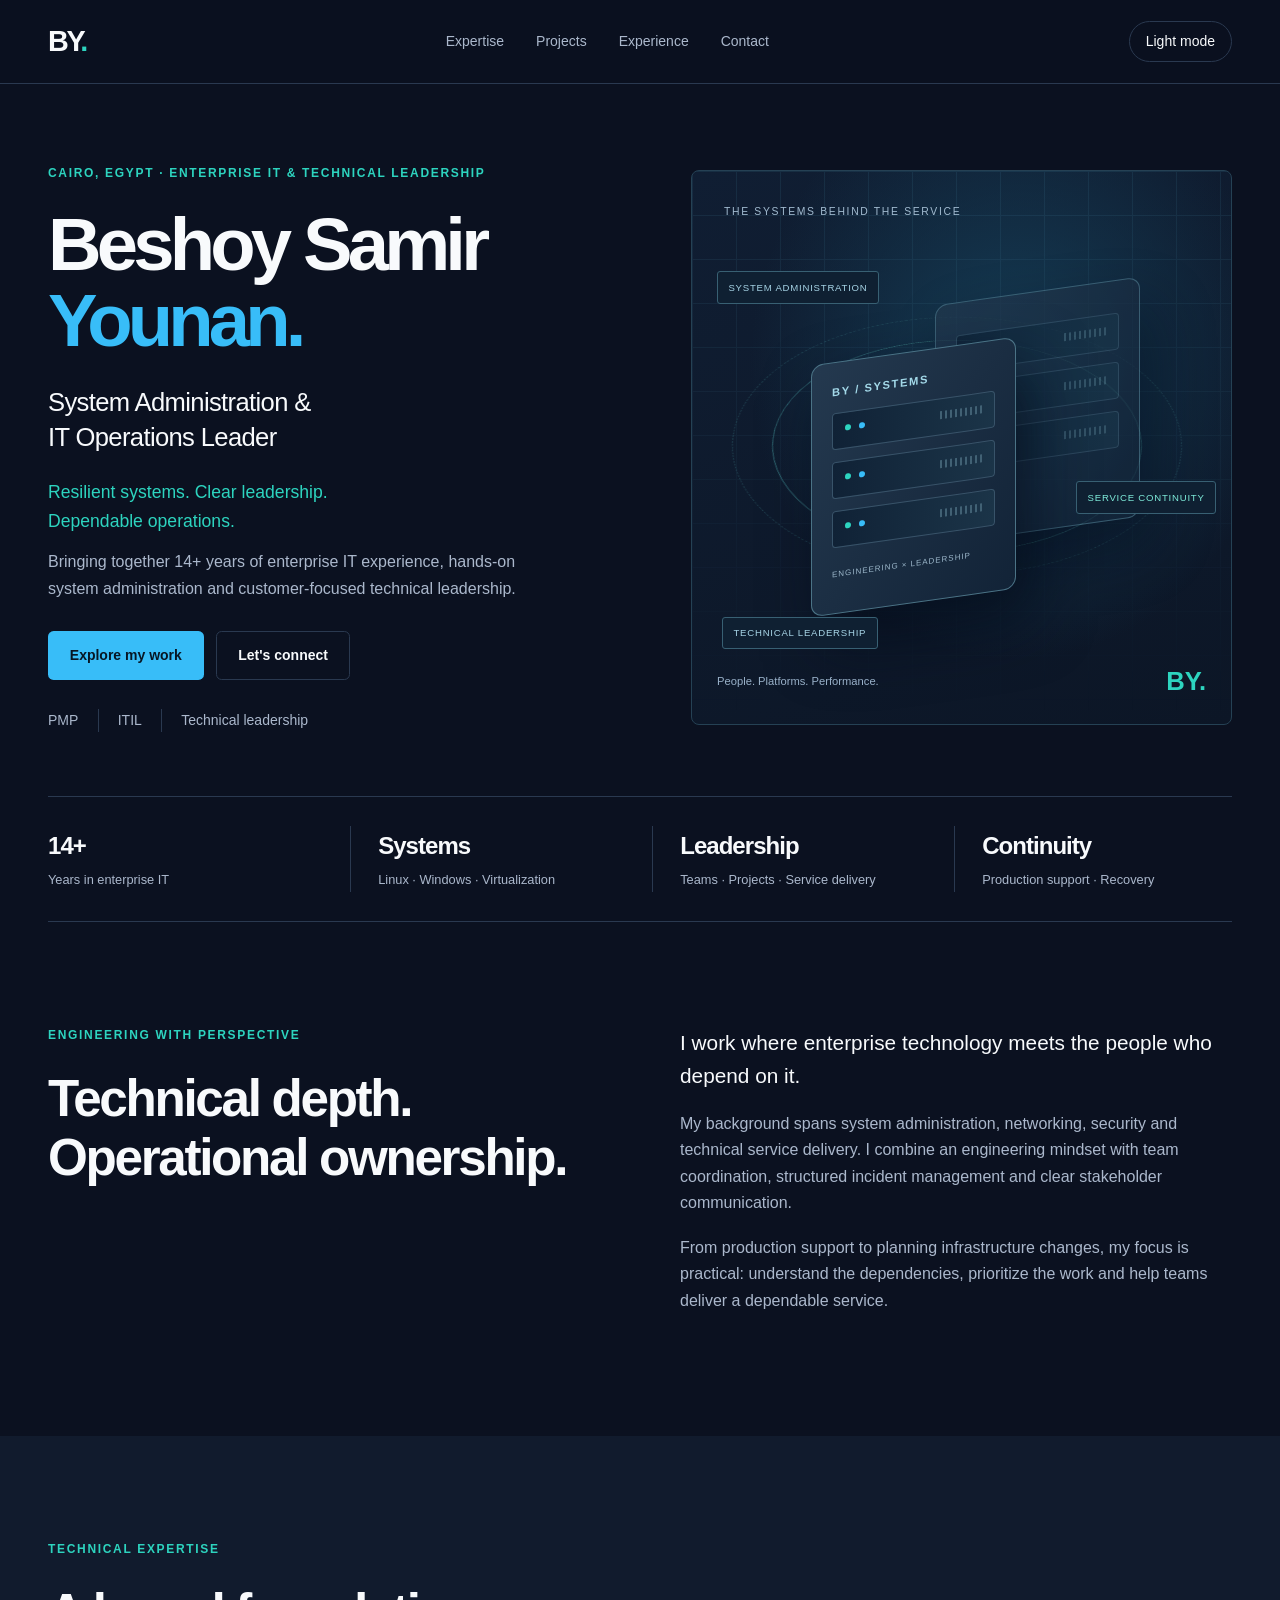
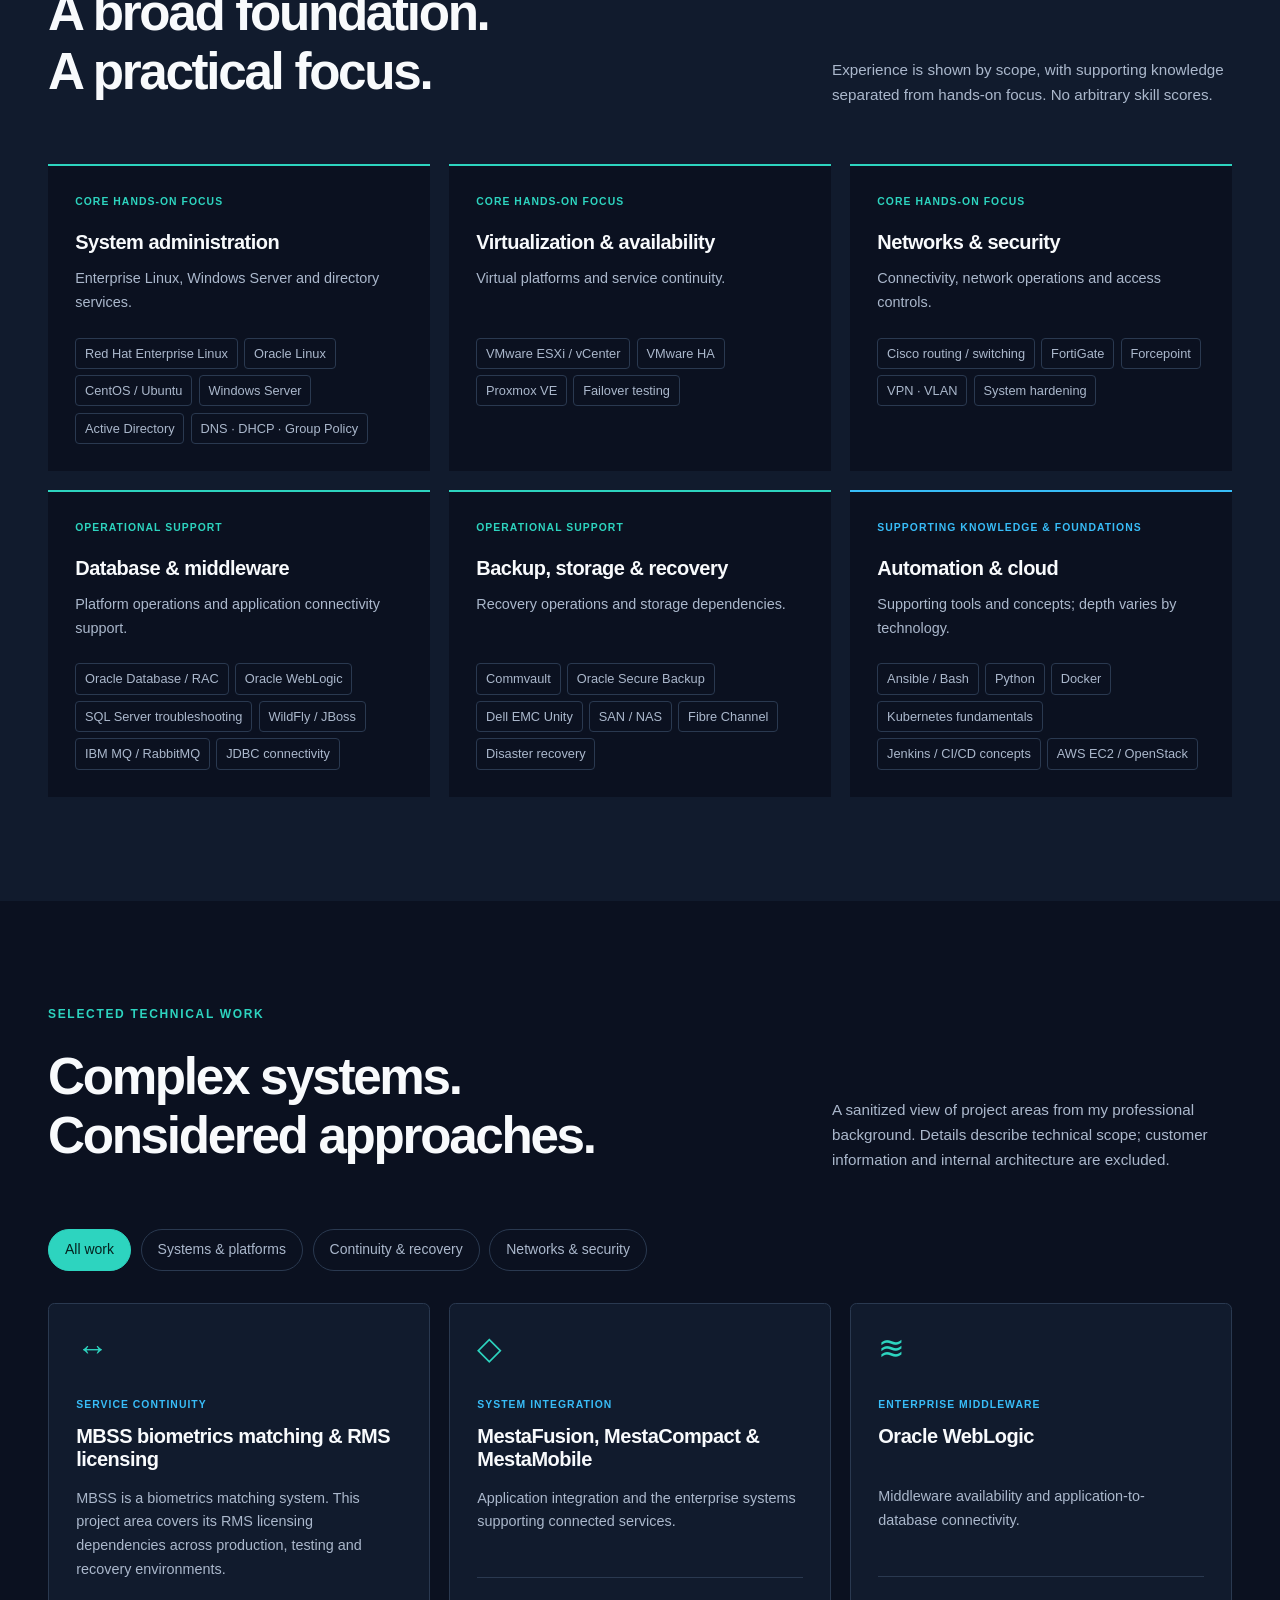
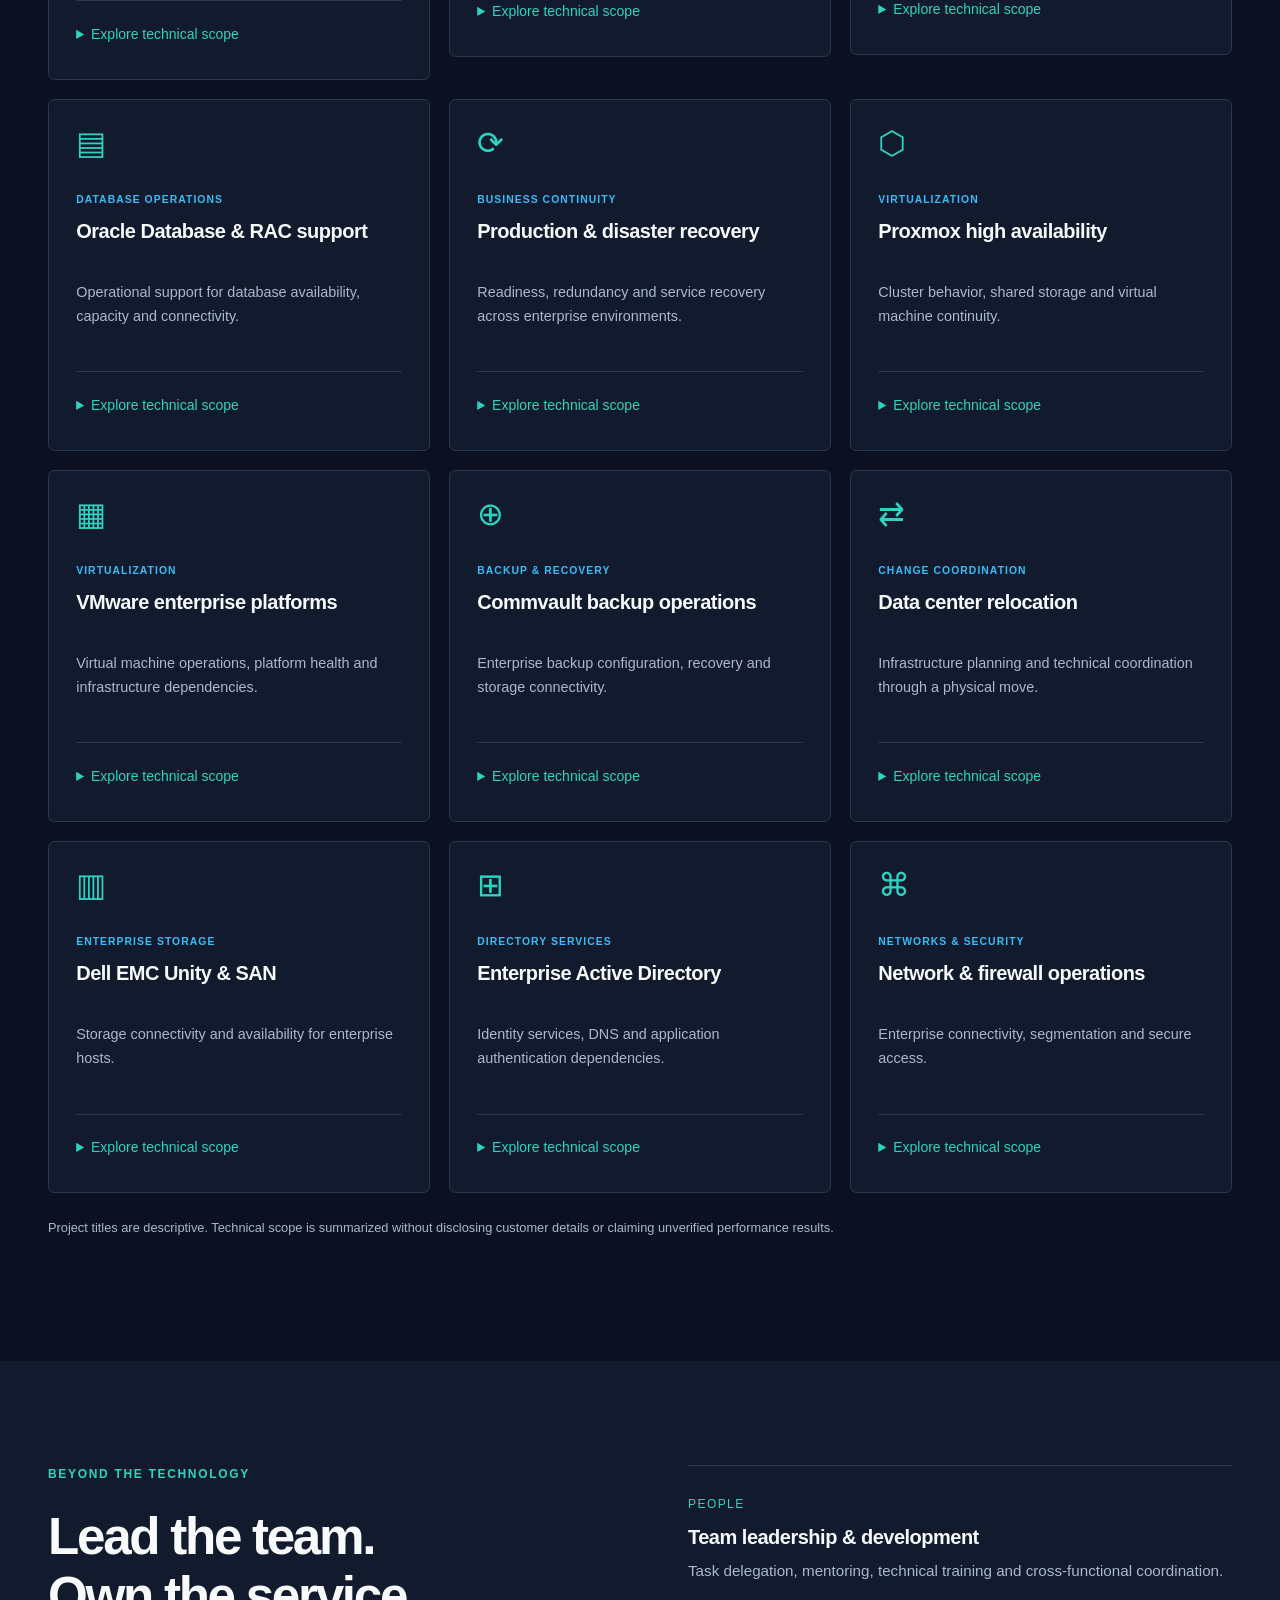
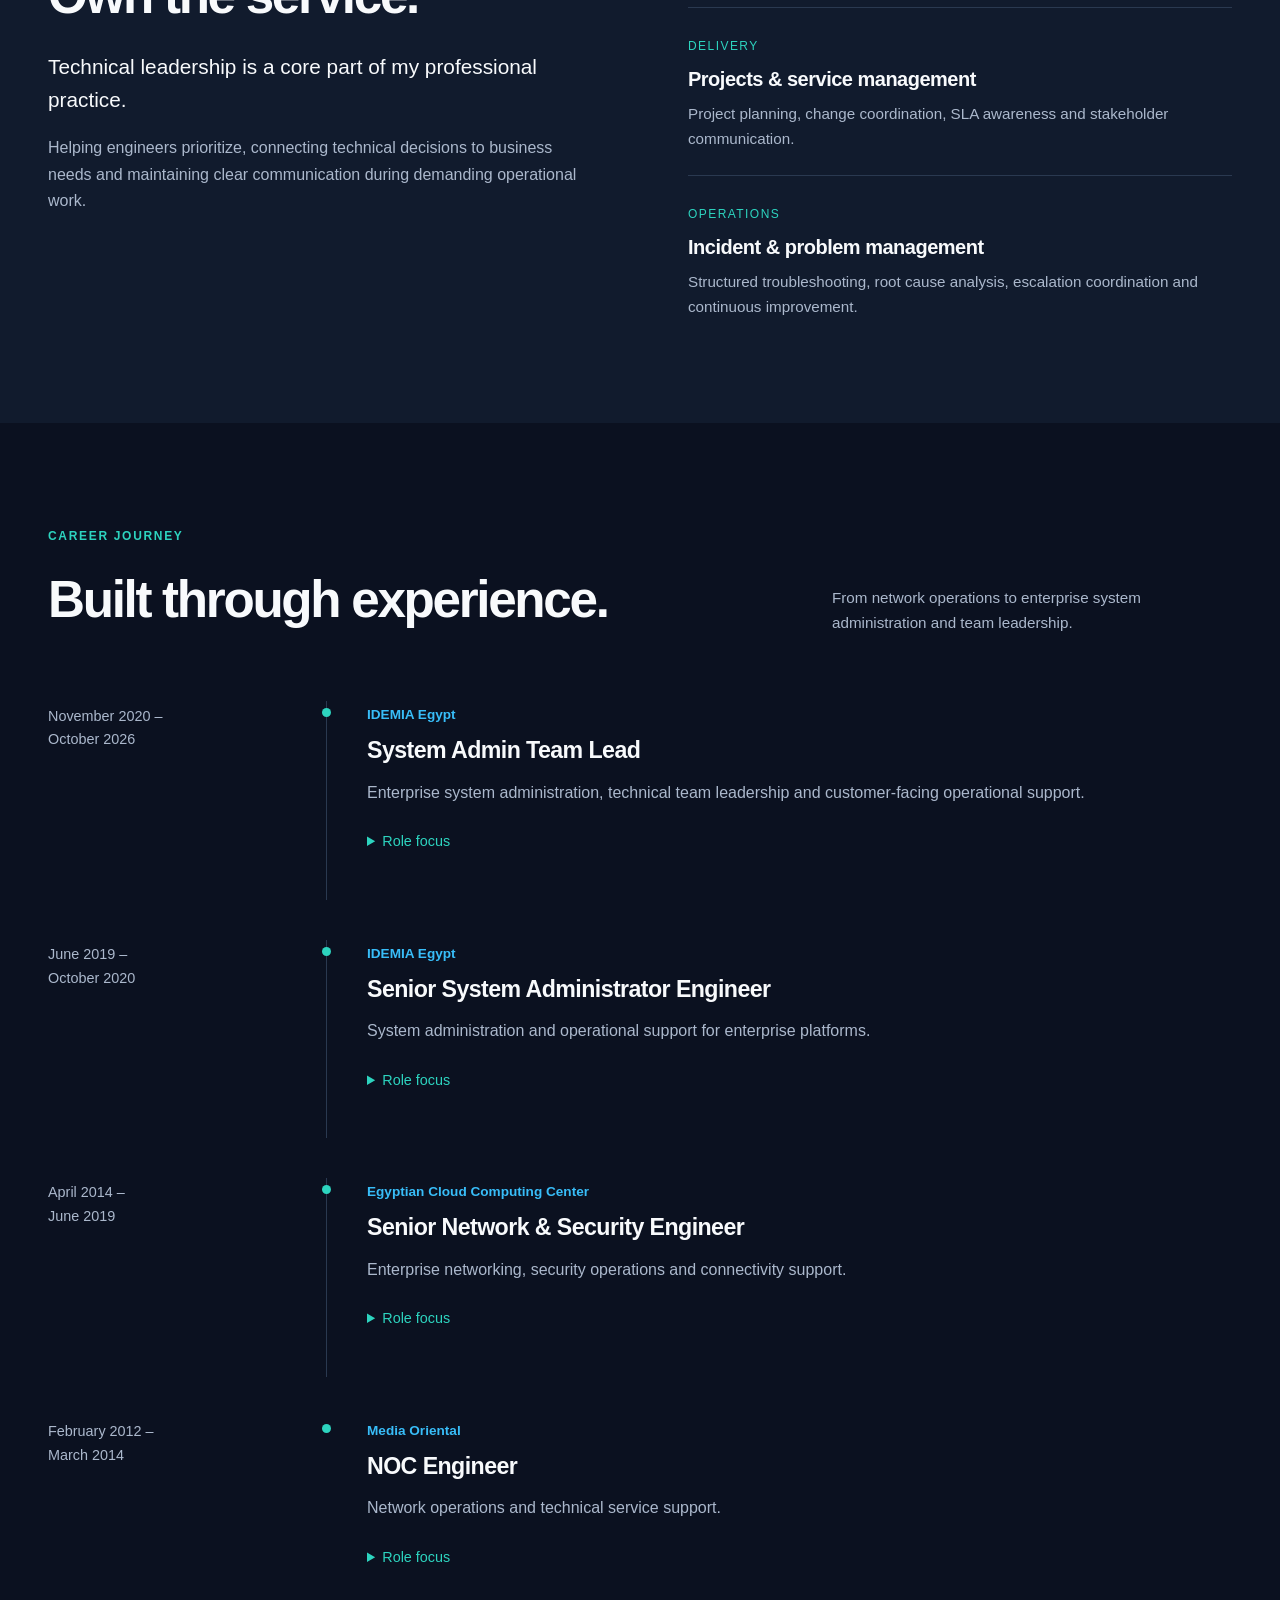
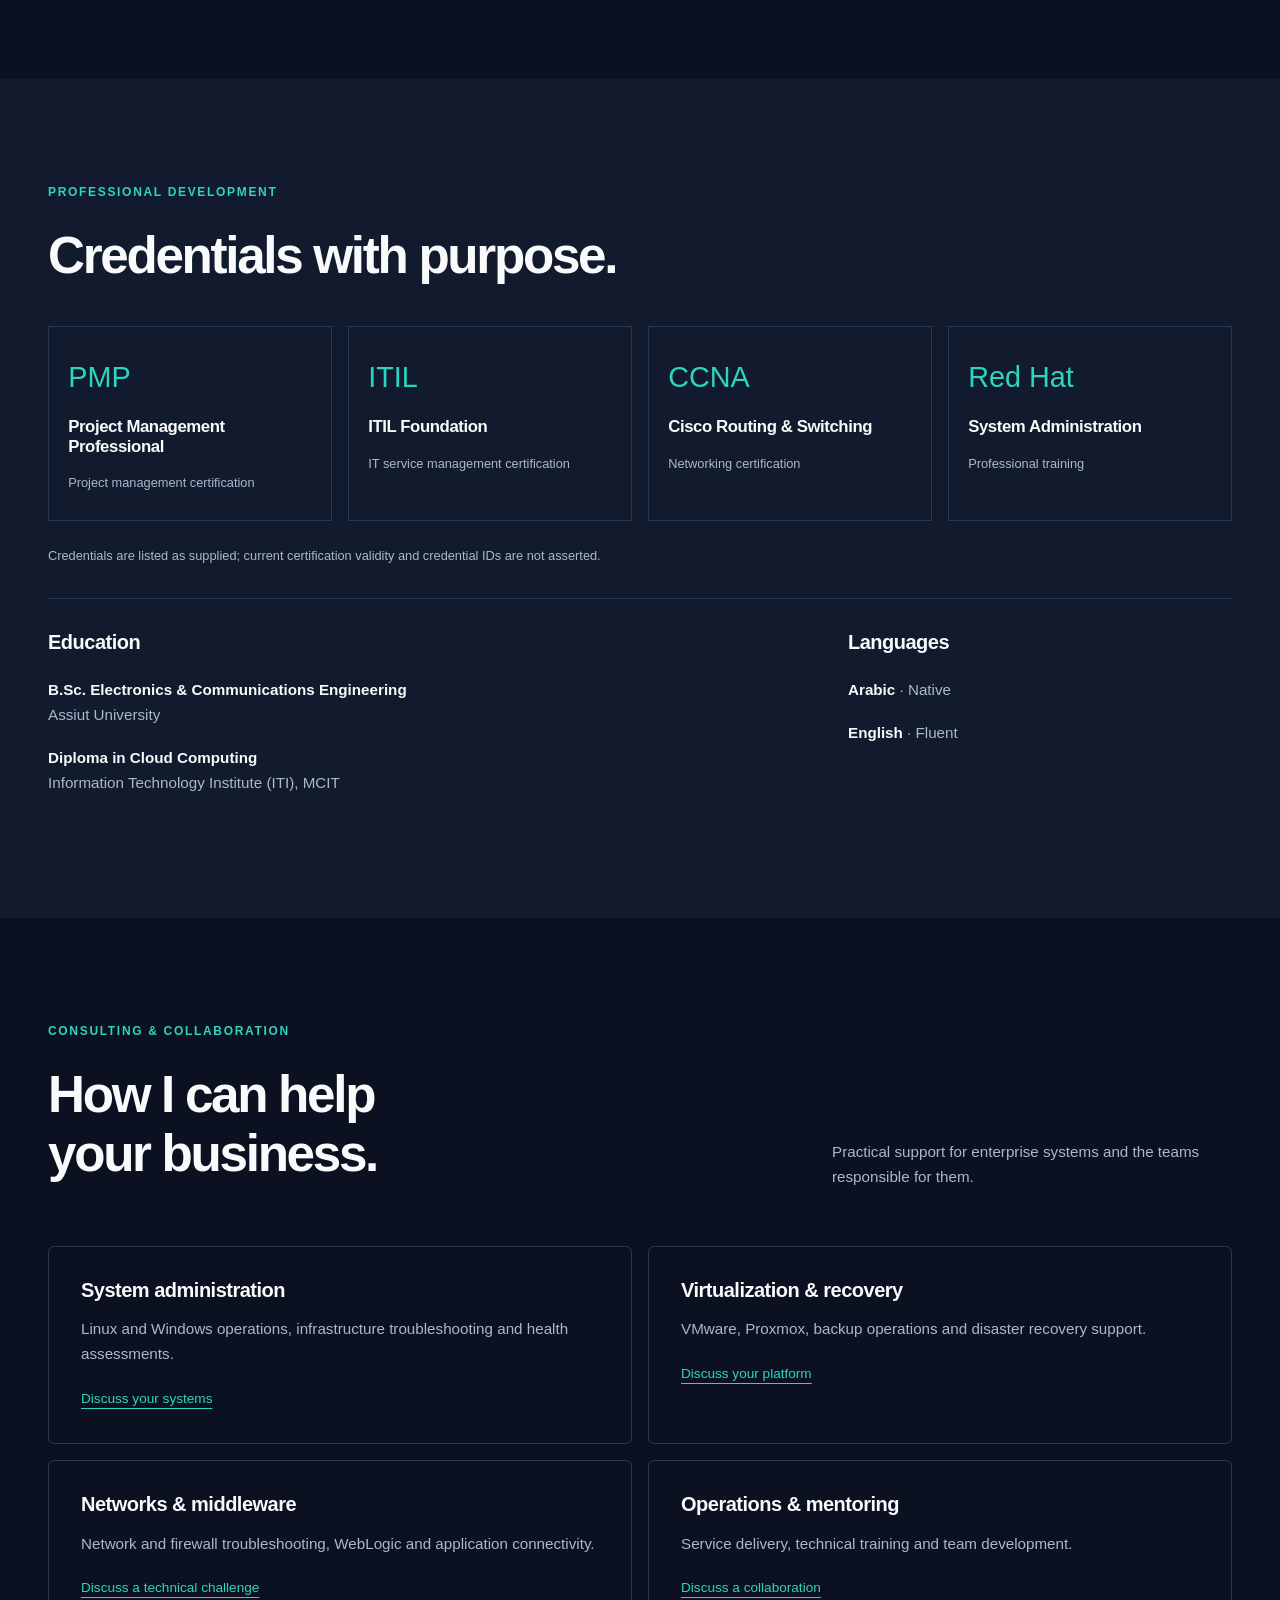
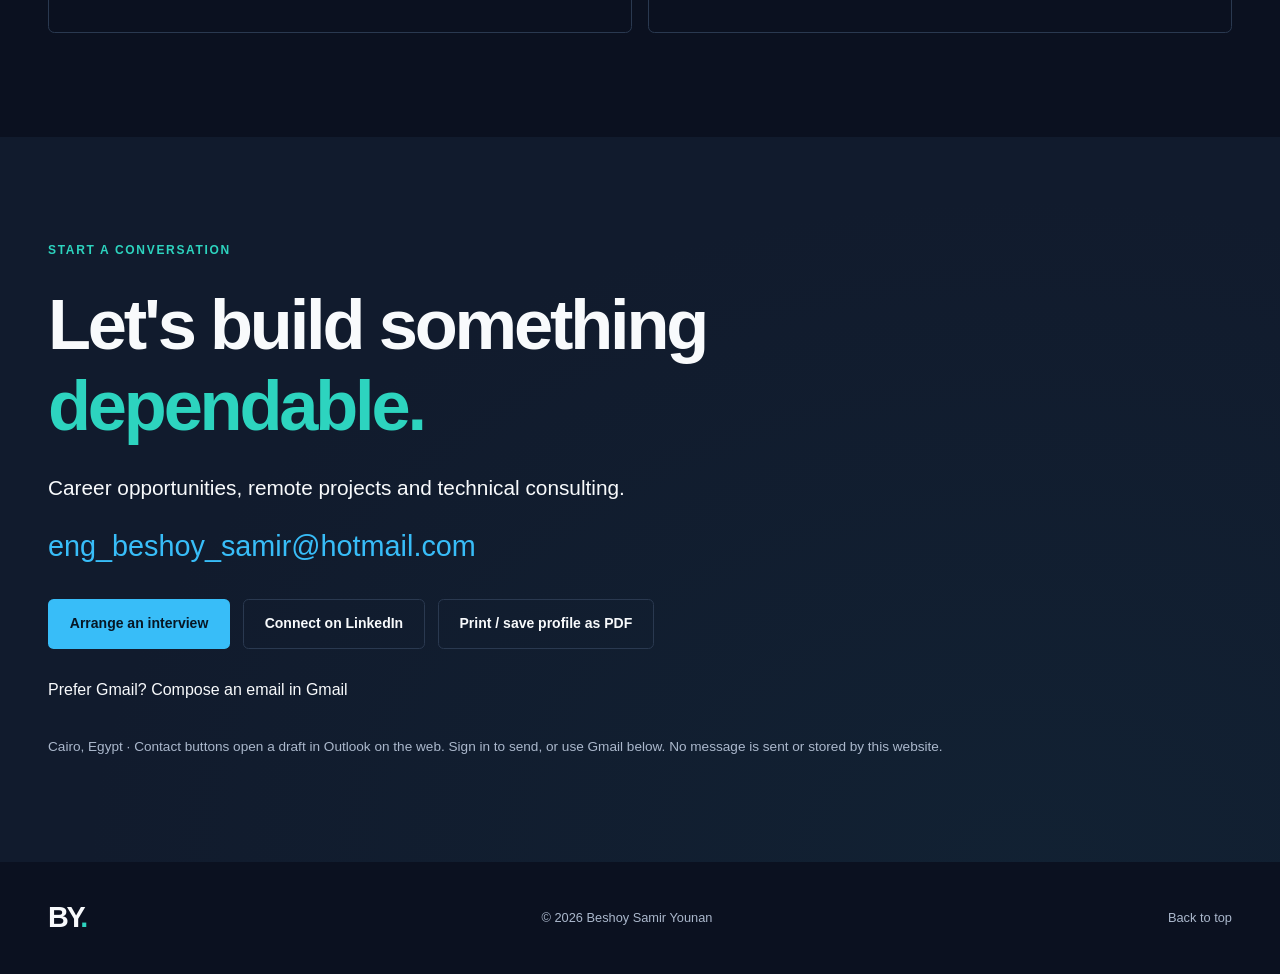
==== commit 4cd32043: "Correct portfolio skills, MBSS description, career date and contact links; publish on Cloudflare" ====
--- a/index.html
+++ b/index.html
@@ -9,8 +9,10 @@
   <meta name="description" content="Beshoy Samir Younan — System Administration & IT Operations Leader in Cairo. Enterprise systems, virtualization, service delivery and technical leadership.">
   <meta property="og:title" content="Beshoy Samir Younan | System Administration & IT Operations Leader">
   <meta property="og:description" content="Resilient systems. Clear leadership. Dependable operations. Explore Beshoy's professional experience and technical focus.">
+  <link rel="canonical" href="https://beshoy-younan-portfolio.eng-beshoy-samir.workers.dev/">
+  <meta property="og:url" content="https://beshoy-younan-portfolio.eng-beshoy-samir.workers.dev/">
   <meta property="og:type" content="profile">
-  <meta property="og:image" content="assets/social-card.svg">
+  <meta property="og:image" content="https://beshoy-younan-portfolio.eng-beshoy-samir.workers.dev/assets/social-card.svg">
   <link rel="icon" type="image/svg+xml" href="assets/favicon.svg">
   <link rel="stylesheet" href="styles.css">
   <script src="script.js" defer></script>
@@ -30,7 +32,7 @@
     <p class="role">System Administration &<br>IT Operations Leader</p>
     <p class="intro">Resilient systems. Clear leadership.<br>Dependable operations.</p>
     <p class="hero-description">Bringing together 14+ years of enterprise IT experience, hands-on system administration and customer-focused technical leadership.</p>
-    <div class="actions"><a class="button primary" href="#projects">Explore my work</a><a class="button secondary" href="mailto:eng_beshoy_samir@hotmail.com?subject=Professional%20opportunity">Let's connect</a></div>
+    <div class="actions"><a class="button primary" href="#projects">Explore my work</a><a class="button secondary" href="https://outlook.live.com/mail/0/deeplink/compose?to=eng_beshoy_samir%40hotmail.com&amp;subject=Professional%20opportunity" target="_blank" rel="noopener noreferrer">Let's connect</a></div>
     <div class="hero-tags"><span>PMP</span><span>ITIL</span><span>Technical leadership</span></div>
   </div>
   <div class="hero-art" role="img" aria-label="Abstract illustration of connected enterprise systems, representing system administration, service continuity and team leadership">
@@ -51,11 +53,11 @@
   <div class="section-heading"><div><p class="eyebrow">TECHNICAL EXPERTISE</p><h2>A broad foundation.<br>A practical focus.</h2></div><p>Experience is shown by scope, with supporting knowledge separated from hands-on focus. No arbitrary skill scores.</p></div>
   <div class="skills-grid">
     <article class="skill"><span class="tier">CORE HANDS-ON FOCUS</span><h3>System administration</h3><p>Enterprise Linux, Windows Server and directory services.</p><ul class="chips"><li>Red Hat Enterprise Linux</li><li>Oracle Linux</li><li>CentOS / Ubuntu</li><li>Windows Server</li><li>Active Directory</li><li>DNS · DHCP · Group Policy</li></ul></article>
-    <article class="skill"><span class="tier">CORE HANDS-ON FOCUS</span><h3>Virtualization & availability</h3><p>Virtual platforms and service continuity.</p><ul class="chips"><li>VMware ESXi / vCenter</li><li>HA · DRS · vMotion</li><li>Proxmox VE</li><li>Failover testing</li></ul></article>
-    <article class="skill"><span class="tier">CORE HANDS-ON FOCUS</span><h3>Networks & security</h3><p>Connectivity, network operations and access controls.</p><ul class="chips"><li>Cisco routing / switching</li><li>FortiGate</li><li>Forcepoint</li><li>VPN · VLAN · LACP</li><li>System hardening</li></ul></article>
+    <article class="skill"><span class="tier">CORE HANDS-ON FOCUS</span><h3>Virtualization & availability</h3><p>Virtual platforms and service continuity.</p><ul class="chips"><li>VMware ESXi / vCenter</li><li>VMware HA</li><li>Proxmox VE</li><li>Failover testing</li></ul></article>
+    <article class="skill"><span class="tier">CORE HANDS-ON FOCUS</span><h3>Networks & security</h3><p>Connectivity, network operations and access controls.</p><ul class="chips"><li>Cisco routing / switching</li><li>FortiGate</li><li>Forcepoint</li><li>VPN · VLAN</li><li>System hardening</li></ul></article>
     <article class="skill"><span class="tier">OPERATIONAL SUPPORT</span><h3>Database & middleware</h3><p>Platform operations and application connectivity support.</p><ul class="chips"><li>Oracle Database / RAC</li><li>Oracle WebLogic</li><li>SQL Server troubleshooting</li><li>WildFly / JBoss</li><li>IBM MQ / RabbitMQ</li><li>JDBC connectivity</li></ul></article>
     <article class="skill"><span class="tier">OPERATIONAL SUPPORT</span><h3>Backup, storage & recovery</h3><p>Recovery operations and storage dependencies.</p><ul class="chips"><li>Commvault</li><li>Oracle Secure Backup</li><li>Dell EMC Unity</li><li>SAN / NAS</li><li>Fibre Channel</li><li>Disaster recovery</li></ul></article>
-    <article class="skill foundational"><span class="tier">SUPPORTING KNOWLEDGE & FOUNDATIONS</span><h3>Automation & cloud</h3><p>Supporting tools and concepts; depth varies by technology.</p><ul class="chips"><li>Ansible / Bash</li><li>Python</li><li>Docker</li><li>Kubernetes fundamentals</li><li>Jenkins / CI/CD concepts</li><li>AWS EC2 / OpenStack</li><li>Hyper-V / KVM</li></ul></article>
+    <article class="skill foundational"><span class="tier">SUPPORTING KNOWLEDGE & FOUNDATIONS</span><h3>Automation & cloud</h3><p>Supporting tools and concepts; depth varies by technology.</p><ul class="chips"><li>Ansible / Bash</li><li>Python</li><li>Docker</li><li>Kubernetes fundamentals</li><li>Jenkins / CI/CD concepts</li><li>AWS EC2 / OpenStack</li></ul></article>
   </div>
 </div></section>
 <section class="section wrap" id="projects">
@@ -63,13 +65,13 @@
   <div class="filters" role="group" aria-label="Filter projects"><button type="button" class="active" data-filter="all" aria-pressed="true">All work</button><button type="button" data-filter="systems" aria-pressed="false">Systems & platforms</button><button type="button" data-filter="continuity" aria-pressed="false">Continuity & recovery</button><button type="button" data-filter="network" aria-pressed="false">Networks & security</button></div>
   <p class="sr-only" id="project-status" role="status" aria-live="polite">12 project areas shown.</p>
   <div class="projects-grid">
-    <article class="project" data-category="continuity"><div class="project-icon">↔</div><p class="category">SERVICE CONTINUITY</p><h3>MBSS & RMS redundant licensing</h3><p>Licensing service dependencies across production, testing and recovery environments.</p><details><summary>Explore technical scope</summary><dl><dt>Technical challenge</dt><dd>Service compatibility, configuration and connectivity in redundant licensing environments.</dd><dt>Approach</dt><dd>Review service dependencies, version alignment, DNS and network paths; validate failover behavior.</dd><dt>Technologies</dt><dd>MBSS, RMS, licensing services, DNS and network diagnostics.</dd><dt>Contribution focus</dt><dd>Operational troubleshooting and redundancy validation.</dd></dl></details></article>
+    <article class="project" data-category="continuity"><div class="project-icon">↔</div><p class="category">SERVICE CONTINUITY</p><h3>MBSS biometrics matching & RMS licensing</h3><p>MBSS is a biometrics matching system. This project area covers its RMS licensing dependencies across production, testing and recovery environments.</p><details><summary>Explore technical scope</summary><dl><dt>Technical challenge</dt><dd>Service compatibility, configuration and connectivity in redundant licensing environments.</dd><dt>Approach</dt><dd>Review service dependencies, version alignment, DNS and network paths; validate failover behavior.</dd><dt>Technologies</dt><dd>MBSS, RMS, licensing services, DNS and network diagnostics.</dd><dt>Contribution focus</dt><dd>Operational troubleshooting and redundancy validation.</dd></dl></details></article>
     <article class="project" data-category="systems"><div class="project-icon">◇</div><p class="category">SYSTEM INTEGRATION</p><h3>MestaFusion, MestaCompact & MestaMobile</h3><p>Application integration and the enterprise systems supporting connected services.</p><details><summary>Explore technical scope</summary><dl><dt>Technical challenge</dt><dd>Communication between application, database and infrastructure components.</dd><dt>Approach</dt><dd>Trace dependencies and coordinate investigations across technical teams.</dd><dt>Technologies</dt><dd>Mesta product platforms and their supporting systems.</dd><dt>Contribution focus</dt><dd>Integration support, incident coordination and operational readiness.</dd></dl></details></article>
     <article class="project" data-category="systems"><div class="project-icon">≋</div><p class="category">ENTERPRISE MIDDLEWARE</p><h3>Oracle WebLogic</h3><p>Middleware availability and application-to-database connectivity.</p><details><summary>Explore technical scope</summary><dl><dt>Technical challenge</dt><dd>Service health, deployment dependencies and connection availability.</dd><dt>Approach</dt><dd>Inspect logs, managed server health and JDBC connectivity; isolate dependent services.</dd><dt>Technologies</dt><dd>Oracle WebLogic, JDBC, application services.</dd><dt>Contribution focus</dt><dd>Middleware operations and troubleshooting.</dd></dl></details></article>
     <article class="project" data-category="systems"><div class="project-icon">▤</div><p class="category">DATABASE OPERATIONS</p><h3>Oracle Database & RAC support</h3><p>Operational support for database availability, capacity and connectivity.</p><details><summary>Explore technical scope</summary><dl><dt>Technical challenge</dt><dd>Database service dependencies and infrastructure capacity.</dd><dt>Approach</dt><dd>Review cluster health, storage capacity and application connection paths.</dd><dt>Technologies</dt><dd>Oracle Database, RAC, Oracle Secure Backup.</dd><dt>Contribution focus</dt><dd>Operational support alongside database and application teams.</dd></dl></details></article>
     <article class="project" data-category="continuity"><div class="project-icon">⟳</div><p class="category">BUSINESS CONTINUITY</p><h3>Production & disaster recovery</h3><p>Readiness, redundancy and service recovery across enterprise environments.</p><details><summary>Explore technical scope</summary><dl><dt>Technical challenge</dt><dd>Coordinating infrastructure dependencies during service recovery.</dd><dt>Approach</dt><dd>Review readiness, map service dependencies and evaluate failover scenarios.</dd><dt>Technologies</dt><dd>Production platforms, recovery environments and redundant services.</dd><dt>Contribution focus</dt><dd>Recovery planning, technical coordination and validation.</dd></dl></details></article>
     <article class="project" data-category="systems"><div class="project-icon">⬡</div><p class="category">VIRTUALIZATION</p><h3>Proxmox high availability</h3><p>Cluster behavior, shared storage and virtual machine continuity.</p><details><summary>Explore technical scope</summary><dl><dt>Technical challenge</dt><dd>Quorum, cluster communication and failover dependencies.</dd><dt>Approach</dt><dd>Evaluate quorum coordination, storage paths and VM recovery scenarios.</dd><dt>Technologies</dt><dd>Proxmox VE, QDevice, shared storage.</dd><dt>Contribution focus</dt><dd>Cluster evaluation and availability troubleshooting.</dd></dl></details></article>
-    <article class="project" data-category="systems"><div class="project-icon">▦</div><p class="category">VIRTUALIZATION</p><h3>VMware enterprise platforms</h3><p>Virtual machine operations, platform health and infrastructure dependencies.</p><details><summary>Explore technical scope</summary><dl><dt>Technical challenge</dt><dd>VM availability, performance and datastore accessibility.</dd><dt>Approach</dt><dd>Review host health, virtual networking, storage and HA configurations.</dd><dt>Technologies</dt><dd>ESXi, vCenter, HA, DRS, vMotion.</dd><dt>Contribution focus</dt><dd>Virtualization operations and troubleshooting.</dd></dl></details></article>
+    <article class="project" data-category="systems"><div class="project-icon">▦</div><p class="category">VIRTUALIZATION</p><h3>VMware enterprise platforms</h3><p>Virtual machine operations, platform health and infrastructure dependencies.</p><details><summary>Explore technical scope</summary><dl><dt>Technical challenge</dt><dd>VM availability, performance and datastore accessibility.</dd><dt>Approach</dt><dd>Review host health, virtual networking, storage and HA configurations.</dd><dt>Technologies</dt><dd>ESXi, vCenter, HA.</dd><dt>Contribution focus</dt><dd>Virtualization operations and troubleshooting.</dd></dl></details></article>
     <article class="project" data-category="continuity"><div class="project-icon">⊕</div><p class="category">BACKUP & RECOVERY</p><h3>Commvault backup operations</h3><p>Enterprise backup configuration, recovery and storage connectivity.</p><details><summary>Explore technical scope</summary><dl><dt>Technical challenge</dt><dd>Backup failures and recovery dependencies.</dd><dt>Approach</dt><dd>Review job logs, storage policies, retention and MediaAgent connectivity.</dd><dt>Technologies</dt><dd>Commvault, backup storage, MediaAgent.</dd><dt>Contribution focus</dt><dd>Backup troubleshooting and recovery validation.</dd></dl></details></article>
     <article class="project" data-category="continuity"><div class="project-icon">⇄</div><p class="category">CHANGE COORDINATION</p><h3>Data center relocation</h3><p>Infrastructure planning and technical coordination through a physical move.</p><details><summary>Explore technical scope</summary><dl><dt>Technical challenge</dt><dd>Preserving service dependencies through infrastructure relocation.</dd><dt>Approach</dt><dd>Inventory assets, map dependencies, plan activities and validate services after the move.</dd><dt>Technologies</dt><dd>Compute, networking and storage infrastructure.</dd><dt>Contribution focus</dt><dd>Planning, technical team coordination and operational handover.</dd></dl></details></article>
     <article class="project" data-category="systems"><div class="project-icon">▥</div><p class="category">ENTERPRISE STORAGE</p><h3>Dell EMC Unity & SAN</h3><p>Storage connectivity and availability for enterprise hosts.</p><details><summary>Explore technical scope</summary><dl><dt>Technical challenge</dt><dd>Host access, LUN presentation and storage path dependencies.</dd><dt>Approach</dt><dd>Review Fibre Channel connectivity, host mapping and multipathing.</dd><dt>Technologies</dt><dd>Dell EMC Unity, SAN, Fibre Channel.</dd><dt>Contribution focus</dt><dd>Storage connectivity troubleshooting.</dd></dl></details></article>
@@ -83,7 +85,7 @@
 </div></section>
 <section class="section wrap" id="experience"><div class="section-heading"><div><p class="eyebrow">CAREER JOURNEY</p><h2>Built through experience.</h2></div><p>From network operations to enterprise system administration and team leadership.</p></div>
   <div class="timeline">
-    <article><div class="date">November 2020 –<br><time datetime="2026-09-30">30 September 2026</time></div><div class="job"><span class="company">IDEMIA Egypt</span><h3>System Admin Team Lead</h3><p>Enterprise system administration, technical team leadership and customer-facing operational support.</p><details><summary>Role focus</summary><p>Team coordination, prioritization, incident and change management, and service delivery. Also served as Team Manager for several months while retaining the official System Admin Team Lead title.</p></details></div></article>
+    <article><div class="date">November 2020 –<br><time datetime="2026-10">October 2026</time></div><div class="job"><span class="company">IDEMIA Egypt</span><h3>System Admin Team Lead</h3><p>Enterprise system administration, technical team leadership and customer-facing operational support.</p><details><summary>Role focus</summary><p>Team coordination, prioritization, incident and change management, and service delivery. Also served as Team Manager for several months while retaining the official System Admin Team Lead title.</p></details></div></article>
     <article><div class="date">June 2019 –<br>October 2020</div><div class="job"><span class="company">IDEMIA Egypt</span><h3>Senior System Administrator Engineer</h3><p>System administration and operational support for enterprise platforms.</p><details><summary>Role focus</summary><p>Production support, infrastructure troubleshooting and coordination across application and technical teams.</p></details></div></article>
     <article><div class="date">April 2014 –<br>June 2019</div><div class="job"><span class="company">Egyptian Cloud Computing Center</span><h3>Senior Network & Security Engineer</h3><p>Enterprise networking, security operations and connectivity support.</p><details><summary>Role focus</summary><p>Routing, switching, firewall operations and network troubleshooting.</p></details></div></article>
     <article><div class="date">February 2012 –<br>March 2014</div><div class="job"><span class="company">Media Oriental</span><h3>NOC Engineer</h3><p>Network operations and technical service support.</p><details><summary>Role focus</summary><p>Operational monitoring, incident investigation and escalation coordination.</p></details></div></article>
@@ -96,9 +98,9 @@
   <div class="education"><div><h3>Education</h3><p><strong>B.Sc. Electronics & Communications Engineering</strong><br>Assiut University</p><p><strong>Diploma in Cloud Computing</strong><br>Information Technology Institute (ITI), MCIT</p></div><div><h3>Languages</h3><p><strong>Arabic</strong> · Native</p><p><strong>English</strong> · Fluent</p></div></div>
 </div></section>
 <section class="section wrap" id="services"><div class="section-heading"><div><p class="eyebrow">CONSULTING & COLLABORATION</p><h2>How I can help<br>your business.</h2></div><p>Practical support for enterprise systems and the teams responsible for them.</p></div>
-  <div class="services"><a href="mailto:eng_beshoy_samir@hotmail.com?subject=System%20administration%20enquiry"><h3>System administration</h3><p>Linux and Windows operations, infrastructure troubleshooting and health assessments.</p><span>Discuss your systems</span></a><a href="mailto:eng_beshoy_samir@hotmail.com?subject=Virtualization%20and%20recovery%20enquiry"><h3>Virtualization & recovery</h3><p>VMware, Proxmox, backup operations and disaster recovery support.</p><span>Discuss your platform</span></a><a href="mailto:eng_beshoy_samir@hotmail.com?subject=Network%20and%20middleware%20enquiry"><h3>Networks & middleware</h3><p>Network and firewall troubleshooting, WebLogic and application connectivity.</p><span>Discuss a technical challenge</span></a><a href="mailto:eng_beshoy_samir@hotmail.com?subject=Operations%20and%20mentoring%20enquiry"><h3>Operations & mentoring</h3><p>Service delivery, technical training and team development.</p><span>Discuss a collaboration</span></a></div>
+  <div class="services"><a href="https://outlook.live.com/mail/0/deeplink/compose?to=eng_beshoy_samir%40hotmail.com&amp;subject=System%20administration%20enquiry" target="_blank" rel="noopener noreferrer"><h3>System administration</h3><p>Linux and Windows operations, infrastructure troubleshooting and health assessments.</p><span>Discuss your systems</span></a><a href="https://outlook.live.com/mail/0/deeplink/compose?to=eng_beshoy_samir%40hotmail.com&amp;subject=Virtualization%20and%20recovery%20enquiry" target="_blank" rel="noopener noreferrer"><h3>Virtualization & recovery</h3><p>VMware, Proxmox, backup operations and disaster recovery support.</p><span>Discuss your platform</span></a><a href="https://outlook.live.com/mail/0/deeplink/compose?to=eng_beshoy_samir%40hotmail.com&amp;subject=Network%20and%20middleware%20enquiry" target="_blank" rel="noopener noreferrer"><h3>Networks & middleware</h3><p>Network and firewall troubleshooting, WebLogic and application connectivity.</p><span>Discuss a technical challenge</span></a><a href="https://outlook.live.com/mail/0/deeplink/compose?to=eng_beshoy_samir%40hotmail.com&amp;subject=Operations%20and%20mentoring%20enquiry" target="_blank" rel="noopener noreferrer"><h3>Operations & mentoring</h3><p>Service delivery, technical training and team development.</p><span>Discuss a collaboration</span></a></div>
 </section>
-<section class="contact section" id="contact"><div class="wrap"><p class="eyebrow">START A CONVERSATION</p><h2>Let's build something<br><span>dependable.</span></h2><p class="lead">Career opportunities, remote projects and technical consulting.</p><a class="email" href="mailto:eng_beshoy_samir@hotmail.com">eng_beshoy_samir@hotmail.com</a><div class="actions"><a class="button primary" href="mailto:eng_beshoy_samir@hotmail.com?subject=Interview%20request">Arrange an interview</a><a class="button secondary" href="https://www.linkedin.com/in/beshoyounan/" target="_blank" rel="noopener noreferrer">Connect on LinkedIn</a><button class="button secondary" id="print-profile" type="button">Print / save profile as PDF</button></div><p class="contact-note">Cairo, Egypt · Contact opens your email app. No message is stored on this website.</p></div></section>
+<section class="contact section" id="contact"><div class="wrap"><p class="eyebrow">START A CONVERSATION</p><h2>Let's build something<br><span>dependable.</span></h2><p class="lead">Career opportunities, remote projects and technical consulting.</p><a class="email" href="https://outlook.live.com/mail/0/deeplink/compose?to=eng_beshoy_samir%40hotmail.com&amp;subject=Professional%20enquiry" target="_blank" rel="noopener noreferrer">eng_beshoy_samir@hotmail.com</a><div class="actions"><a class="button primary" href="https://outlook.live.com/mail/0/deeplink/compose?to=eng_beshoy_samir%40hotmail.com&amp;subject=Interview%20request" target="_blank" rel="noopener noreferrer">Arrange an interview</a><a class="button secondary" href="https://www.linkedin.com/in/beshoyounan/" target="_blank" rel="noopener noreferrer">Connect on LinkedIn</a><button class="button secondary" id="print-profile" type="button">Print / save profile as PDF</button></div><a class="webmail-alternative" href="https://mail.google.com/mail/?view=cm&amp;fs=1&amp;to=eng_beshoy_samir%40hotmail.com&amp;su=Professional%20enquiry" target="_blank" rel="noopener noreferrer">Prefer Gmail? Compose an email in Gmail</a><p class="contact-note">Cairo, Egypt · Contact buttons open a draft in Outlook on the web. Sign in to send, or use Gmail below. No message is sent or stored by this website.</p></div></section>
 </main>
 <footer class="wrap"><a class="brand" href="#home">BY<span>.</span></a><p>© 2026 Beshoy Samir Younan</p><a href="#home">Back to top</a></footer>
 </body></html>
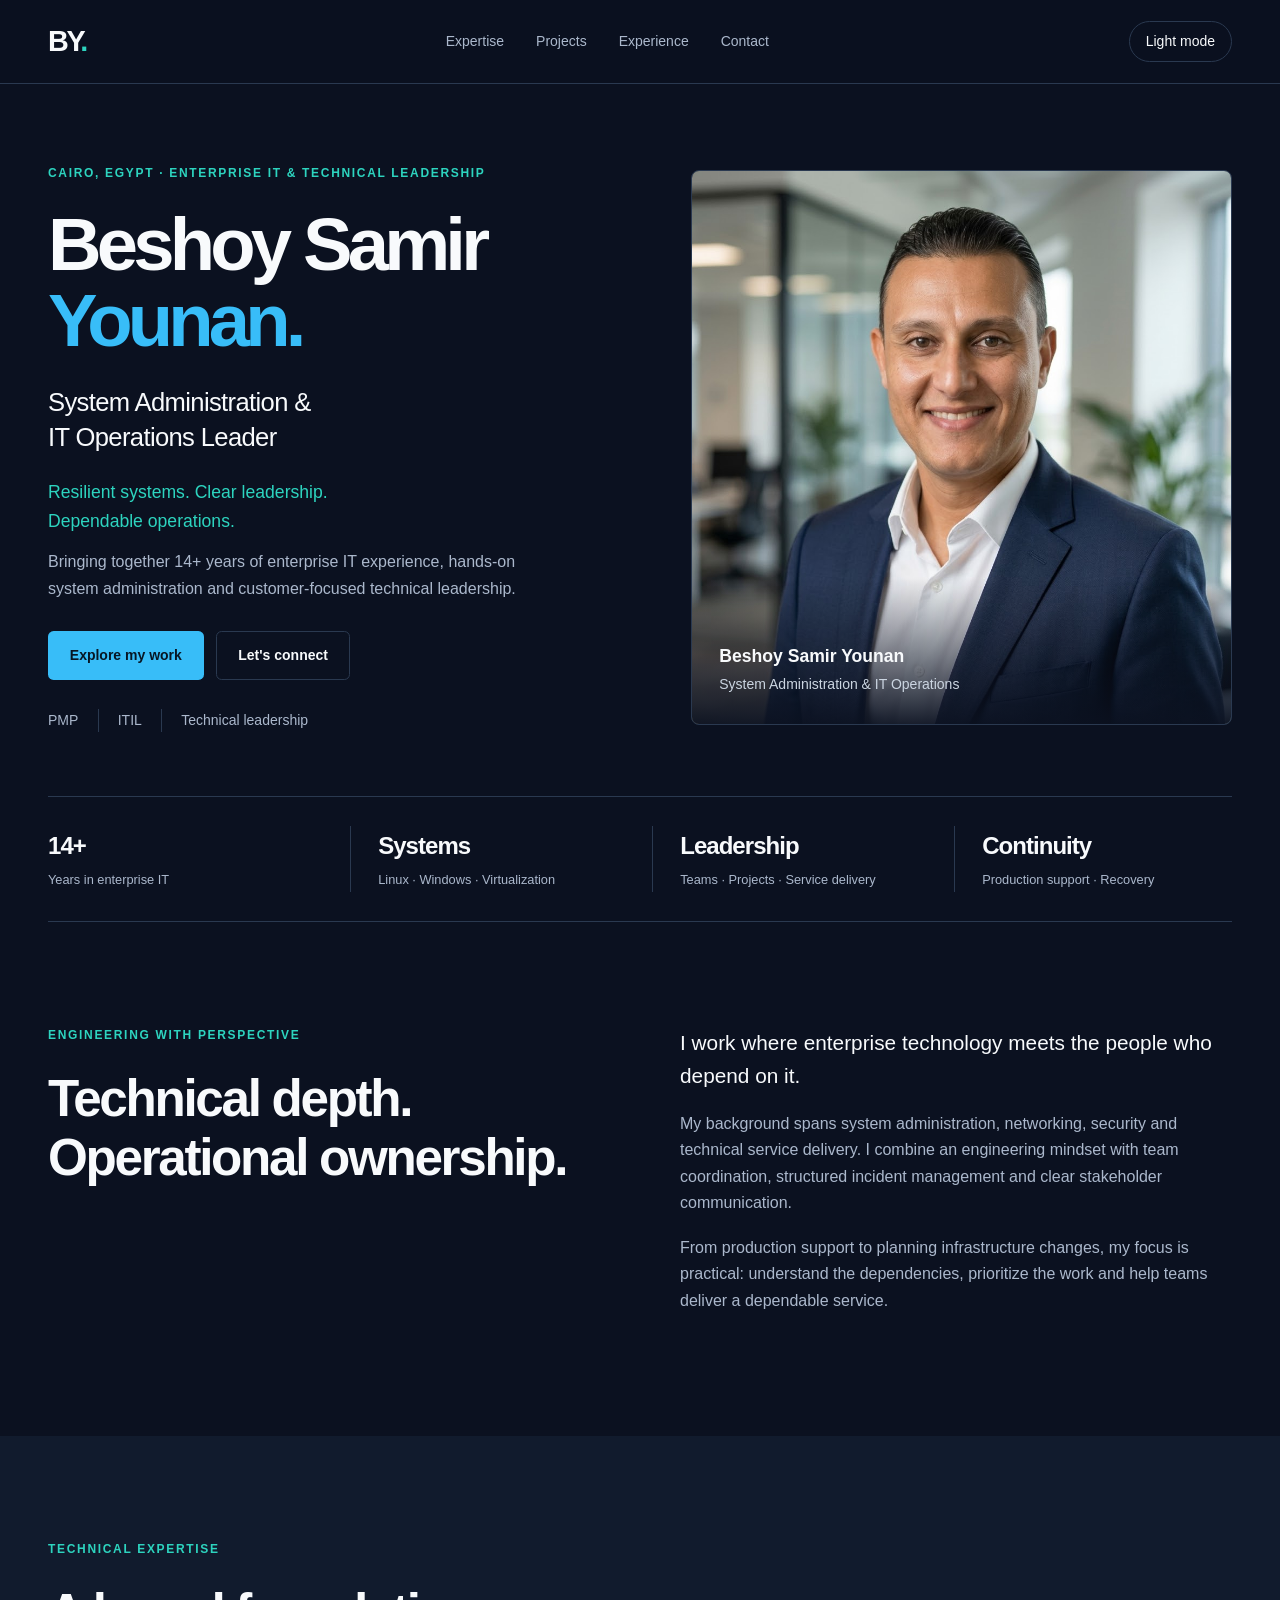
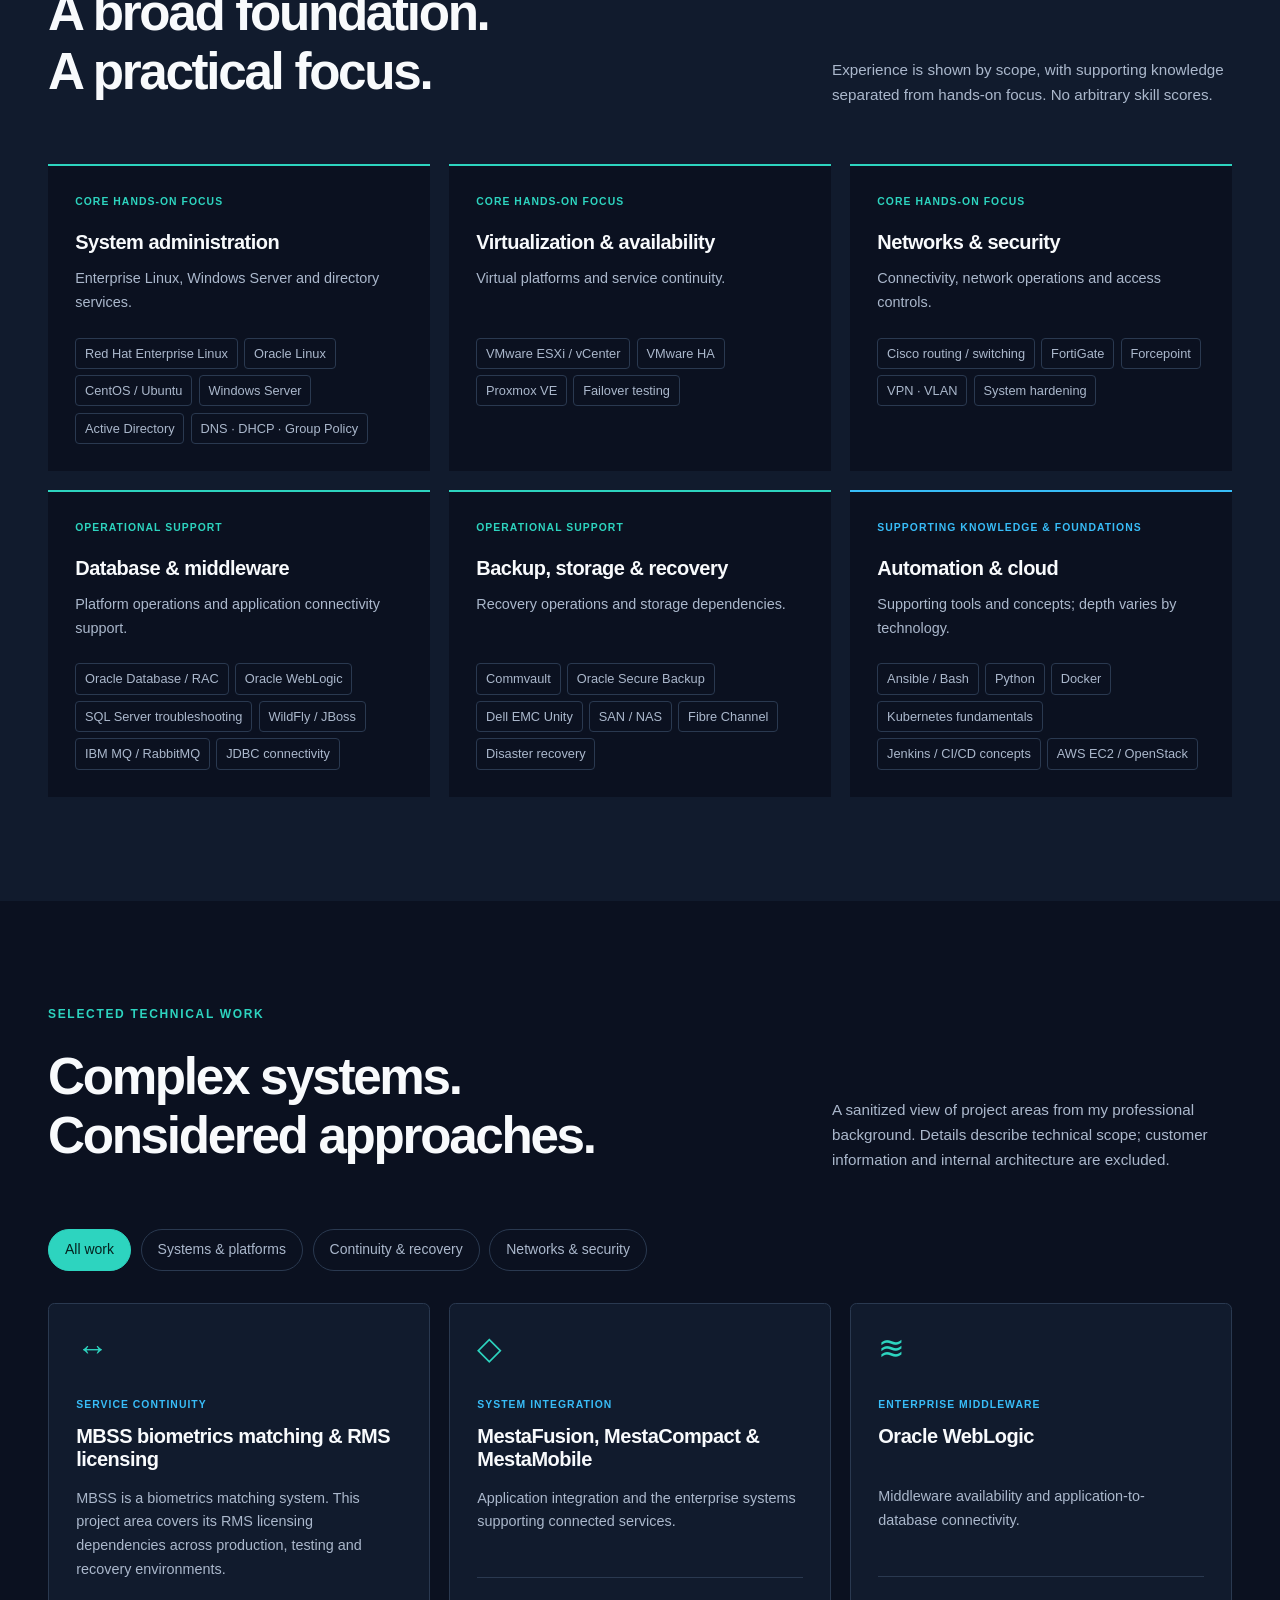
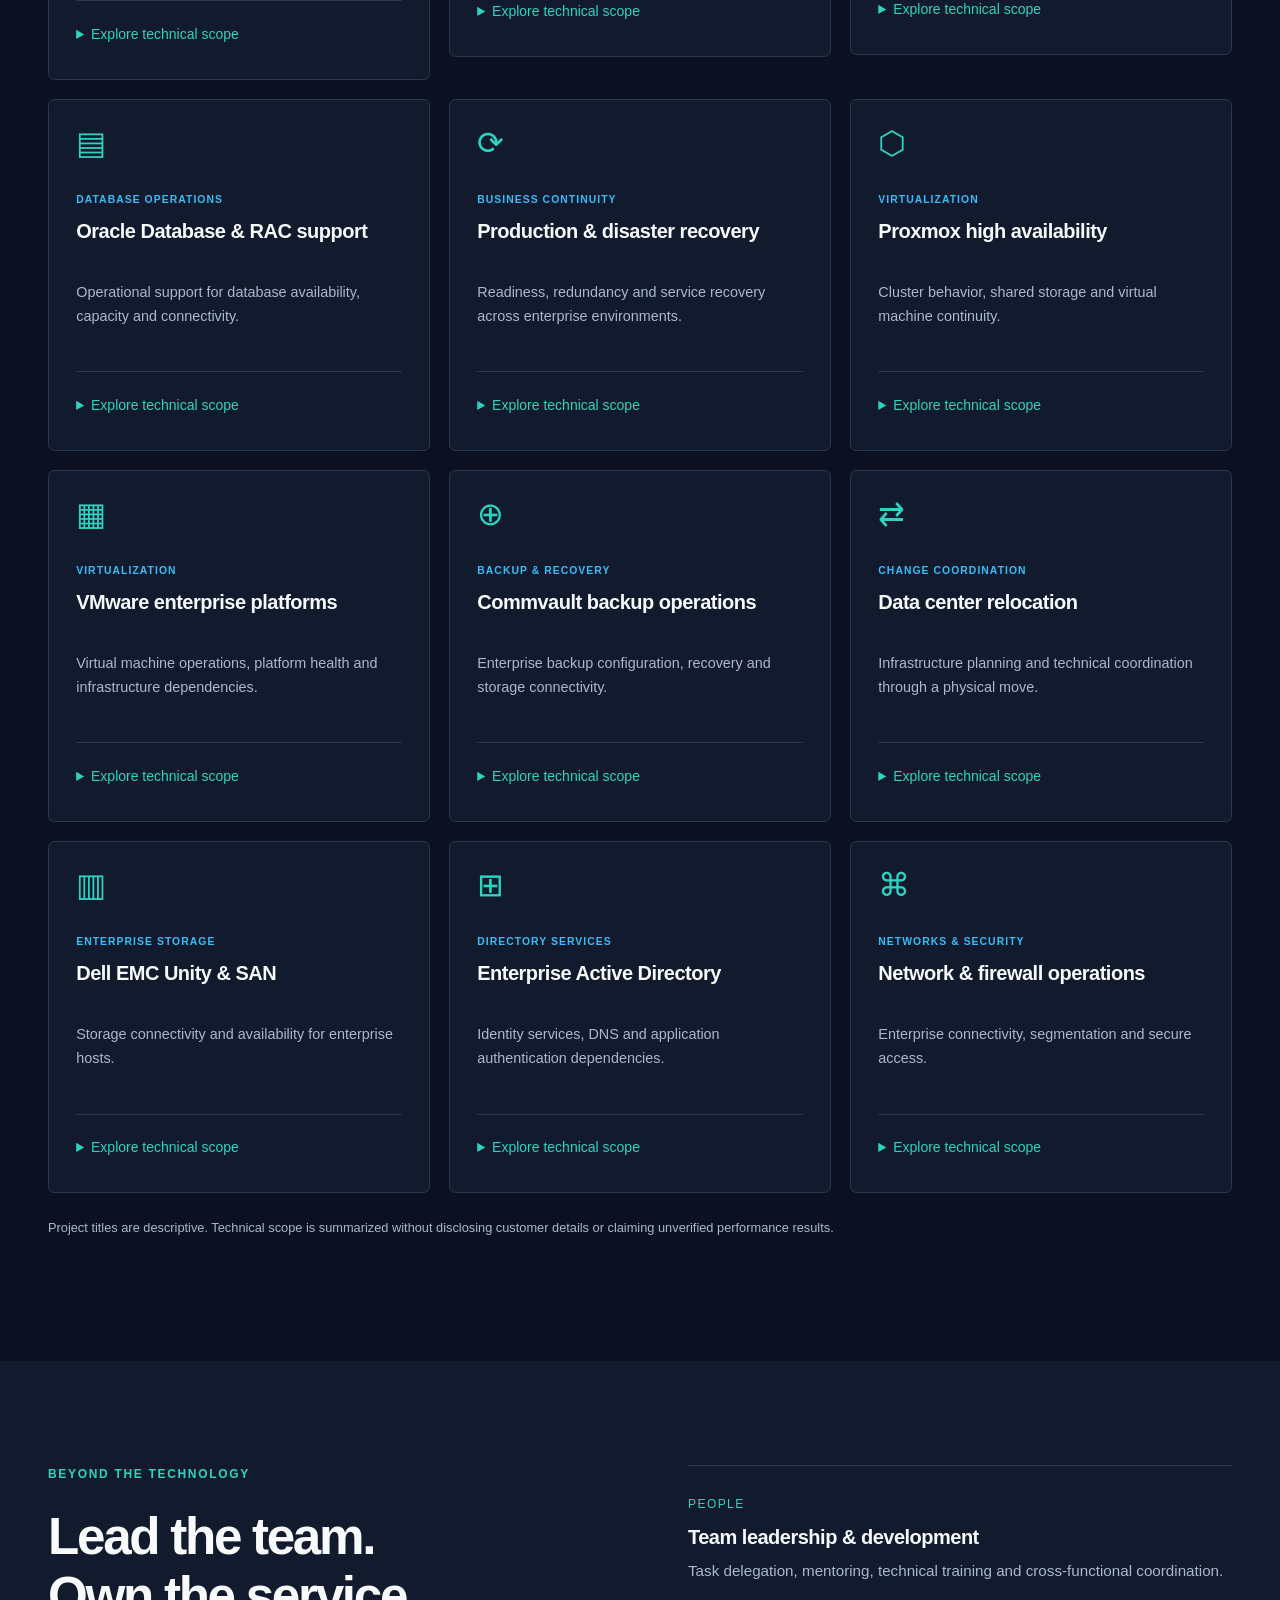
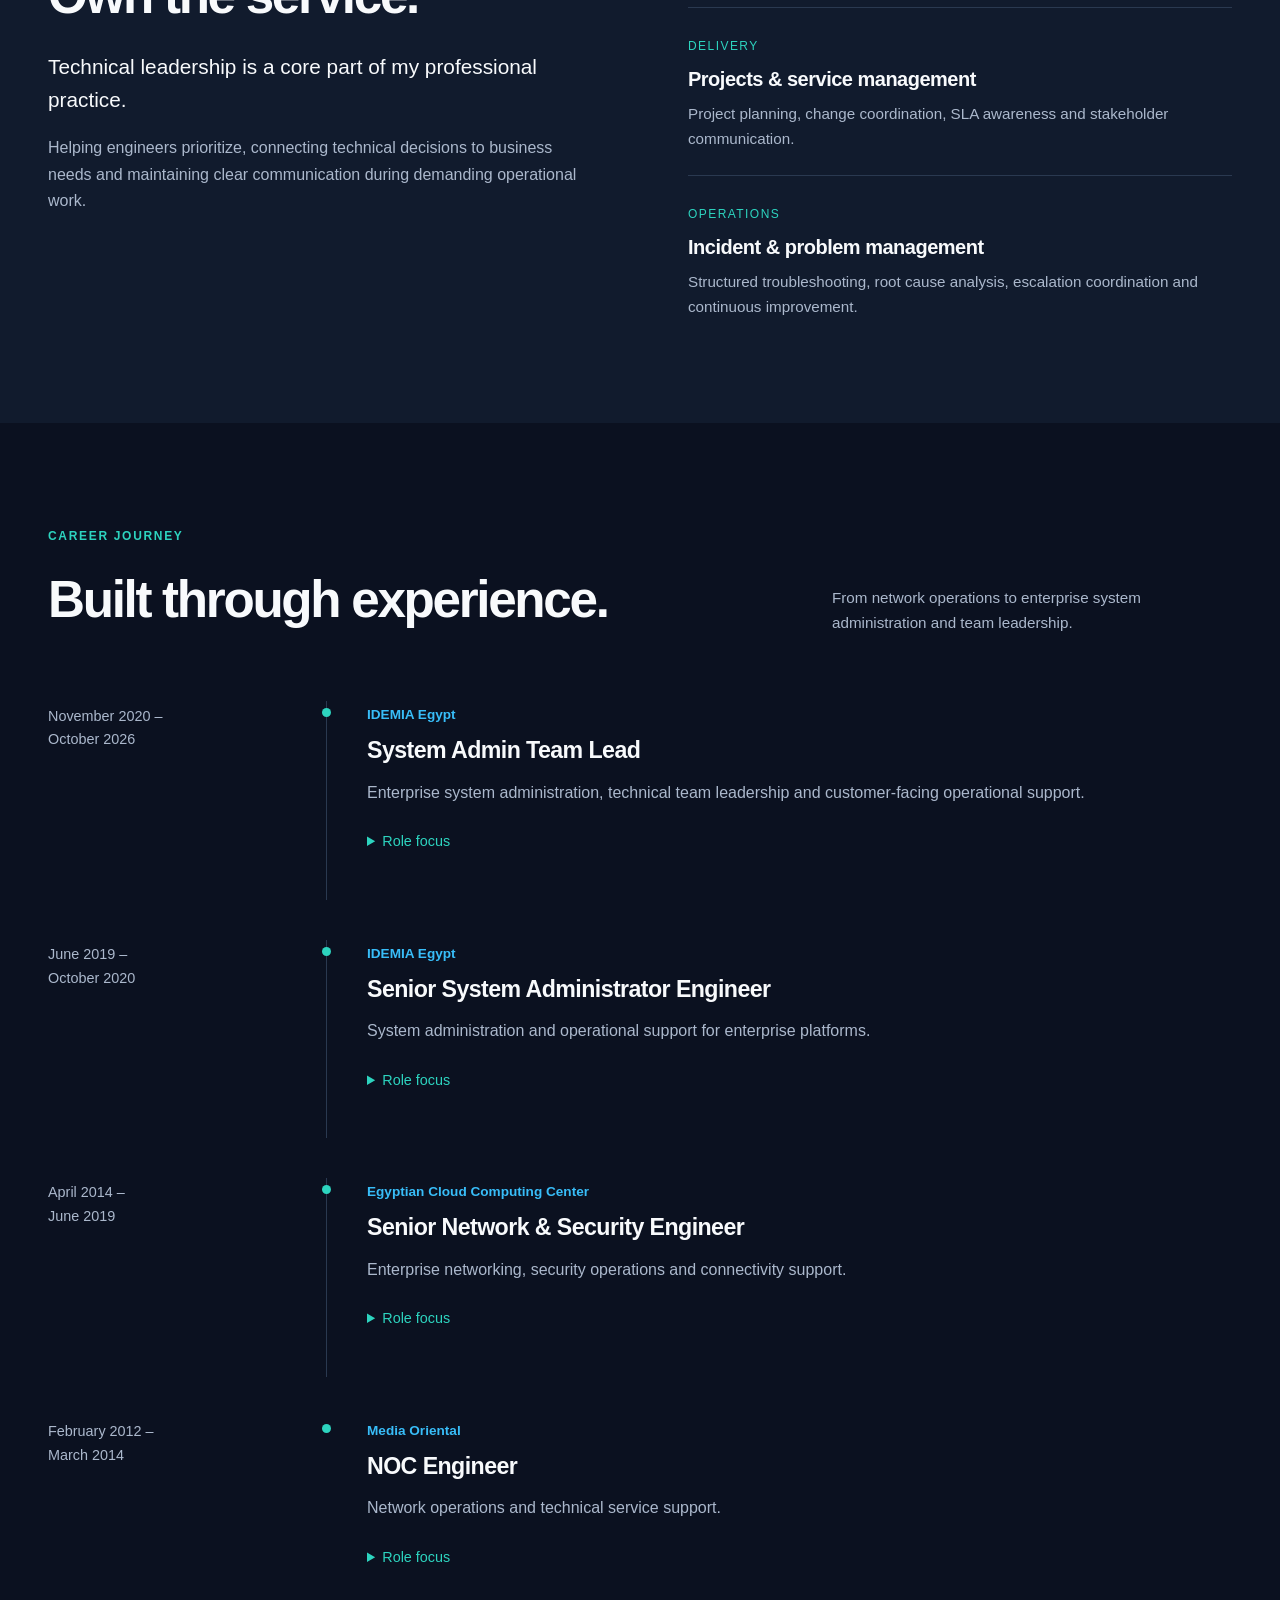
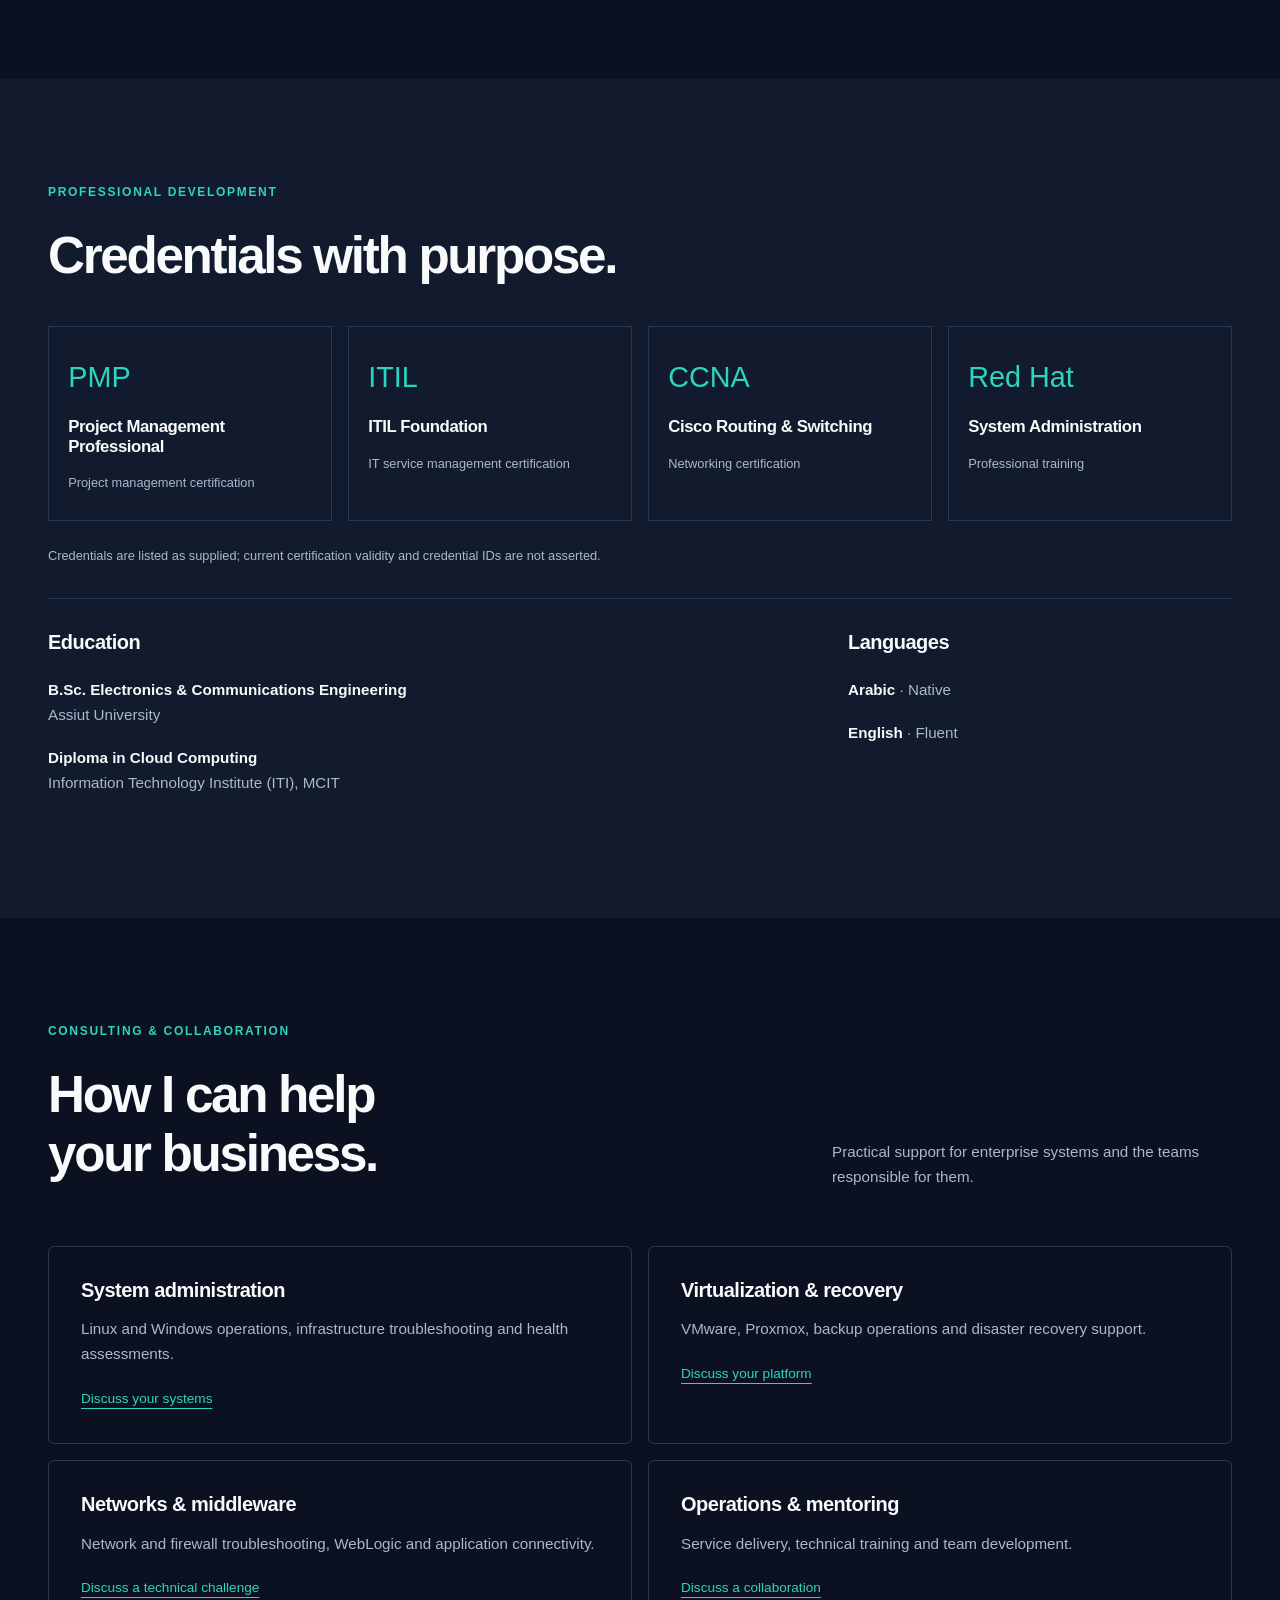
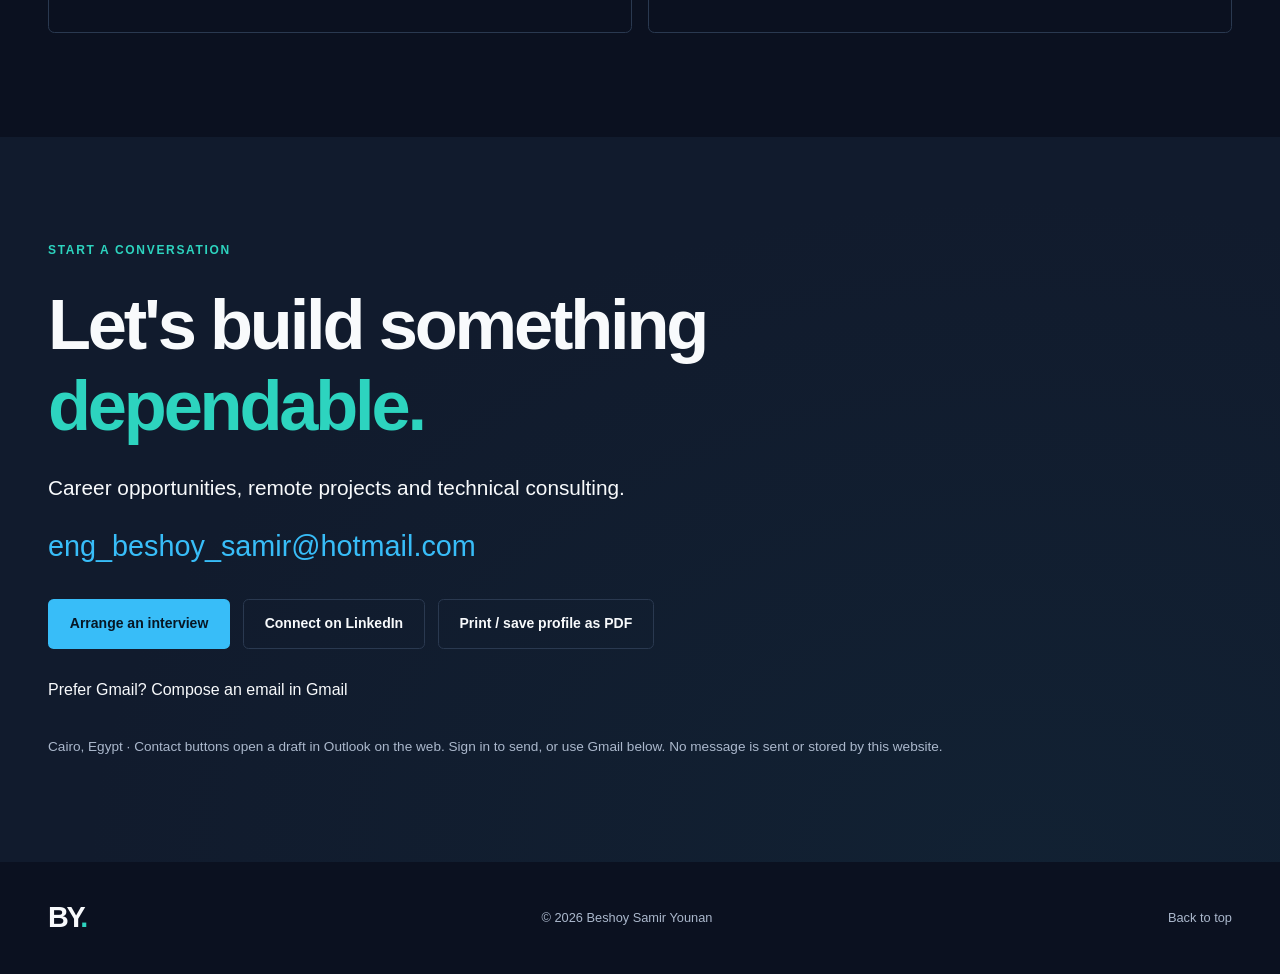
==== commit d4f768f0: "Publish current portfolio and portrait on GitHub Pages" ====
--- a/index.html
+++ b/index.html
@@ -9,10 +9,15 @@
   <meta name="description" content="Beshoy Samir Younan — System Administration & IT Operations Leader in Cairo. Enterprise systems, virtualization, service delivery and technical leadership.">
   <meta property="og:title" content="Beshoy Samir Younan | System Administration & IT Operations Leader">
   <meta property="og:description" content="Resilient systems. Clear leadership. Dependable operations. Explore Beshoy's professional experience and technical focus.">
-  <link rel="canonical" href="https://beshoy-younan-portfolio.eng-beshoy-samir.workers.dev/">
-  <meta property="og:url" content="https://beshoy-younan-portfolio.eng-beshoy-samir.workers.dev/">
-  <meta property="og:type" content="profile">
-  <meta property="og:image" content="https://beshoy-younan-portfolio.eng-beshoy-samir.workers.dev/assets/social-card.svg">
+  <link rel="canonical" href="https://beshoy-samir.github.io/beshoy-younan-portfolio/">
+  <meta property="og:url" content="https://beshoy-samir.github.io/beshoy-younan-portfolio/">
+  <meta property="og:type" content="website">
+  <meta property="og:image" content="https://beshoy-samir.github.io/beshoy-younan-portfolio/assets/beshoy-younan.jpg">
+  <meta property="og:image:type" content="image/jpeg">
+  <meta property="og:image:width" content="1024">
+  <meta property="og:image:height" content="1024">
+  <meta property="og:image:alt" content="Beshoy Samir Younan — System Administration & IT Operations Leader">
+  <meta property="og:site_name" content="Beshoy Younan Portfolio">
   <link rel="icon" type="image/svg+xml" href="assets/favicon.svg">
   <link rel="stylesheet" href="styles.css">
   <script src="script.js" defer></script>
@@ -35,14 +40,10 @@
     <div class="actions"><a class="button primary" href="#projects">Explore my work</a><a class="button secondary" href="https://outlook.live.com/mail/0/deeplink/compose?to=eng_beshoy_samir%40hotmail.com&amp;subject=Professional%20opportunity" target="_blank" rel="noopener noreferrer">Let's connect</a></div>
     <div class="hero-tags"><span>PMP</span><span>ITIL</span><span>Technical leadership</span></div>
   </div>
-  <div class="hero-art" role="img" aria-label="Abstract illustration of connected enterprise systems, representing system administration, service continuity and team leadership">
-    <div class="art-grid"></div><div class="orbit orbit-one"></div><div class="orbit orbit-two"></div>
-    <div class="art-caption">THE SYSTEMS BEHIND THE SERVICE</div>
-    <div class="server server-back"><i></i><i></i><i></i></div>
-    <div class="server server-front"><div class="server-name">BY / SYSTEMS</div><i></i><i></i><i></i><div class="server-base">ENGINEERING × LEADERSHIP</div></div>
-    <div class="art-label label-a">SYSTEM ADMINISTRATION</div><div class="art-label label-b">SERVICE CONTINUITY</div><div class="art-label label-c">TECHNICAL LEADERSHIP</div>
-    <div class="art-bottom"><span>People. Platforms. Performance.</span><b>BY.</b></div>
-  </div>
+  <figure class="portrait-frame">
+    <img src="assets/beshoy-younan.jpg" alt="Beshoy Samir Younan wearing a navy suit in an office" width="1024" height="1024" fetchpriority="high">
+    <figcaption><strong>Beshoy Samir Younan</strong><span>System Administration & IT Operations</span></figcaption>
+  </figure>
 </section>
 <div class="highlights wrap" aria-label="Professional highlights"><div><strong>14+</strong><span>Years in enterprise IT</span></div><div><strong>Systems</strong><span>Linux · Windows · Virtualization</span></div><div><strong>Leadership</strong><span>Teams · Projects · Service delivery</span></div><div><strong>Continuity</strong><span>Production support · Recovery</span></div></div>
 <section class="section wrap about" id="about">
--- a/styles.css
+++ b/styles.css
@@ -7,3 +7,5 @@
 @media(max-width:700px){.site-header{flex-wrap:wrap;gap:.5rem 1rem;padding:.7rem 1.2rem}.brand{font-size:1.6rem}nav{order:3;justify-content:space-between;width:100%;gap:1rem;padding:.5rem 0 .1rem}nav a{font-size:.8rem}.theme-toggle{font-size:.8rem;padding:.35rem .8rem}.wrap{width:calc(100% - 2.5rem)}.hero{grid-template-columns:1fr;padding-top:3rem;gap:2.5rem}.hero .eyebrow{font-size:.65rem}.hero h1{font-size:clamp(3rem,12vw,4.8rem)}.hero-art{height:420px}.server-front{left:25%;top:125px;height:240px}.server-back{left:43%;top:75px}.label-a{top:65px;left:15px}.label-b{top:265px;right:10px}.label-c{bottom:35px;left:15px}.art-bottom{display:none}.art-caption{top:1.1rem;left:1rem;font-size:.6rem}.orbit{top:40px}.orbit-two{top:0}.highlights{gap:1.3rem .8rem}.highlights div+div{padding-left:1rem}.highlights strong{font-size:1.25rem}.highlights span{font-size:.75rem}.section{padding-block:4rem}.about,.leadership{grid-template-columns:1fr;gap:1.5rem}.section-heading{display:block;margin-bottom:2rem}.section-heading>p{max-width:100%}.skills-grid,.projects-grid{grid-template-columns:1fr}.skill>p,.project>p:not(.category),.project h3{min-height:0}.project-icon{margin-bottom:1.5rem}.timeline article{grid-template-columns:1fr;gap:1rem;padding-bottom:2rem}.date br{display:none}.date{padding-left:1.6rem}.date br:after{content:" "}.job{padding-left:1.6rem}.job h3{font-size:1.3rem}.credentials{gap:.75rem}.credentials article{padding:1.2rem .9rem}.credentials b{font-size:1.5rem}.education,.services{grid-template-columns:1fr}.education{gap:1rem}.services a{padding:1.5rem}.contact .button{width:100%}.contact .actions{gap:.6rem}.hero-tags{gap:.8rem;font-size:.75rem}.hero-tags span+span{padding-left:.8rem}footer{flex-wrap:wrap}footer p{order:3;width:100%}}
 @media(prefers-reduced-motion:reduce){:root{scroll-behavior:auto}*,*:before,*:after{transition:none!important;animation:none!important}}
 @media print{ :root{--bg:#fff;--panel:#fff;--text:#111;--muted:#333;--blue:#075985;--teal:#00665d;--line:#aaa;color-scheme:light;font-size:10pt}body{background:#fff;color:#111}.site-header,.hero-art,.filters,.actions,.hero-tags,.skip-link,footer{display:none!important}.wrap{width:100%}.hero,.about,.leadership{display:block}.hero{padding-block:1rem}.hero h1{font-size:32pt}.hero h1 br{display:none}.hero h1 span{margin-left:.2em}.role{font-size:16pt}.section{padding-block:1.5rem}.section-tint,.contact{background:#fff}.section-heading{display:block}.highlights{padding-block:1rem}.skills-grid,.projects-grid{grid-template-columns:repeat(2,1fr)}.skill,.project{padding:1rem;background:#fff;break-inside:avoid}.project-icon{display:none}.project h3,.project>p:not(.category),.skill>p{min-height:0}.timeline article{grid-template-columns:150px 1fr;gap:1rem;break-inside:avoid;padding-bottom:1rem}.job{padding-bottom:1rem}.credentials{grid-template-columns:repeat(4,1fr)}.credentials article{padding:.8rem;break-inside:avoid}.services{display:block}.services a{padding:.5rem 0;border:0}.services span{display:none}.contact h2{font-size:24pt}.contact-note{margin-top:1rem}h2{font-size:23pt}a{color:inherit}details summary{display:none}.section-note{font-size:8pt}.project[hidden]{display:block!important}}
+
+.portrait-frame{position:relative;margin:0;align-self:center;border:1px solid var(--line);border-radius:.5rem;overflow:hidden;background:var(--panel);height:555px}.portrait-frame img{display:block;width:100%;height:100%;object-fit:cover;object-position:50% 42%}.portrait-frame figcaption{position:absolute;inset:auto 0 0;padding:4rem 1.7rem 1.7rem;background:linear-gradient(transparent,rgba(11,17,32,.94));color:#f8fafc}.portrait-frame figcaption strong{display:block;color:#f8fafc;font-size:1.1rem}.portrait-frame figcaption span{color:#cbd5e1;font-size:.875rem}@media(max-width:1000px){.portrait-frame{height:500px}}@media(max-width:700px){.portrait-frame{height:auto;aspect-ratio:1/1}.portrait-frame figcaption{padding:3rem 1.2rem 1.2rem}.portrait-frame figcaption span{font-size:.8rem}}@media print{.portrait-frame{display:none}}
